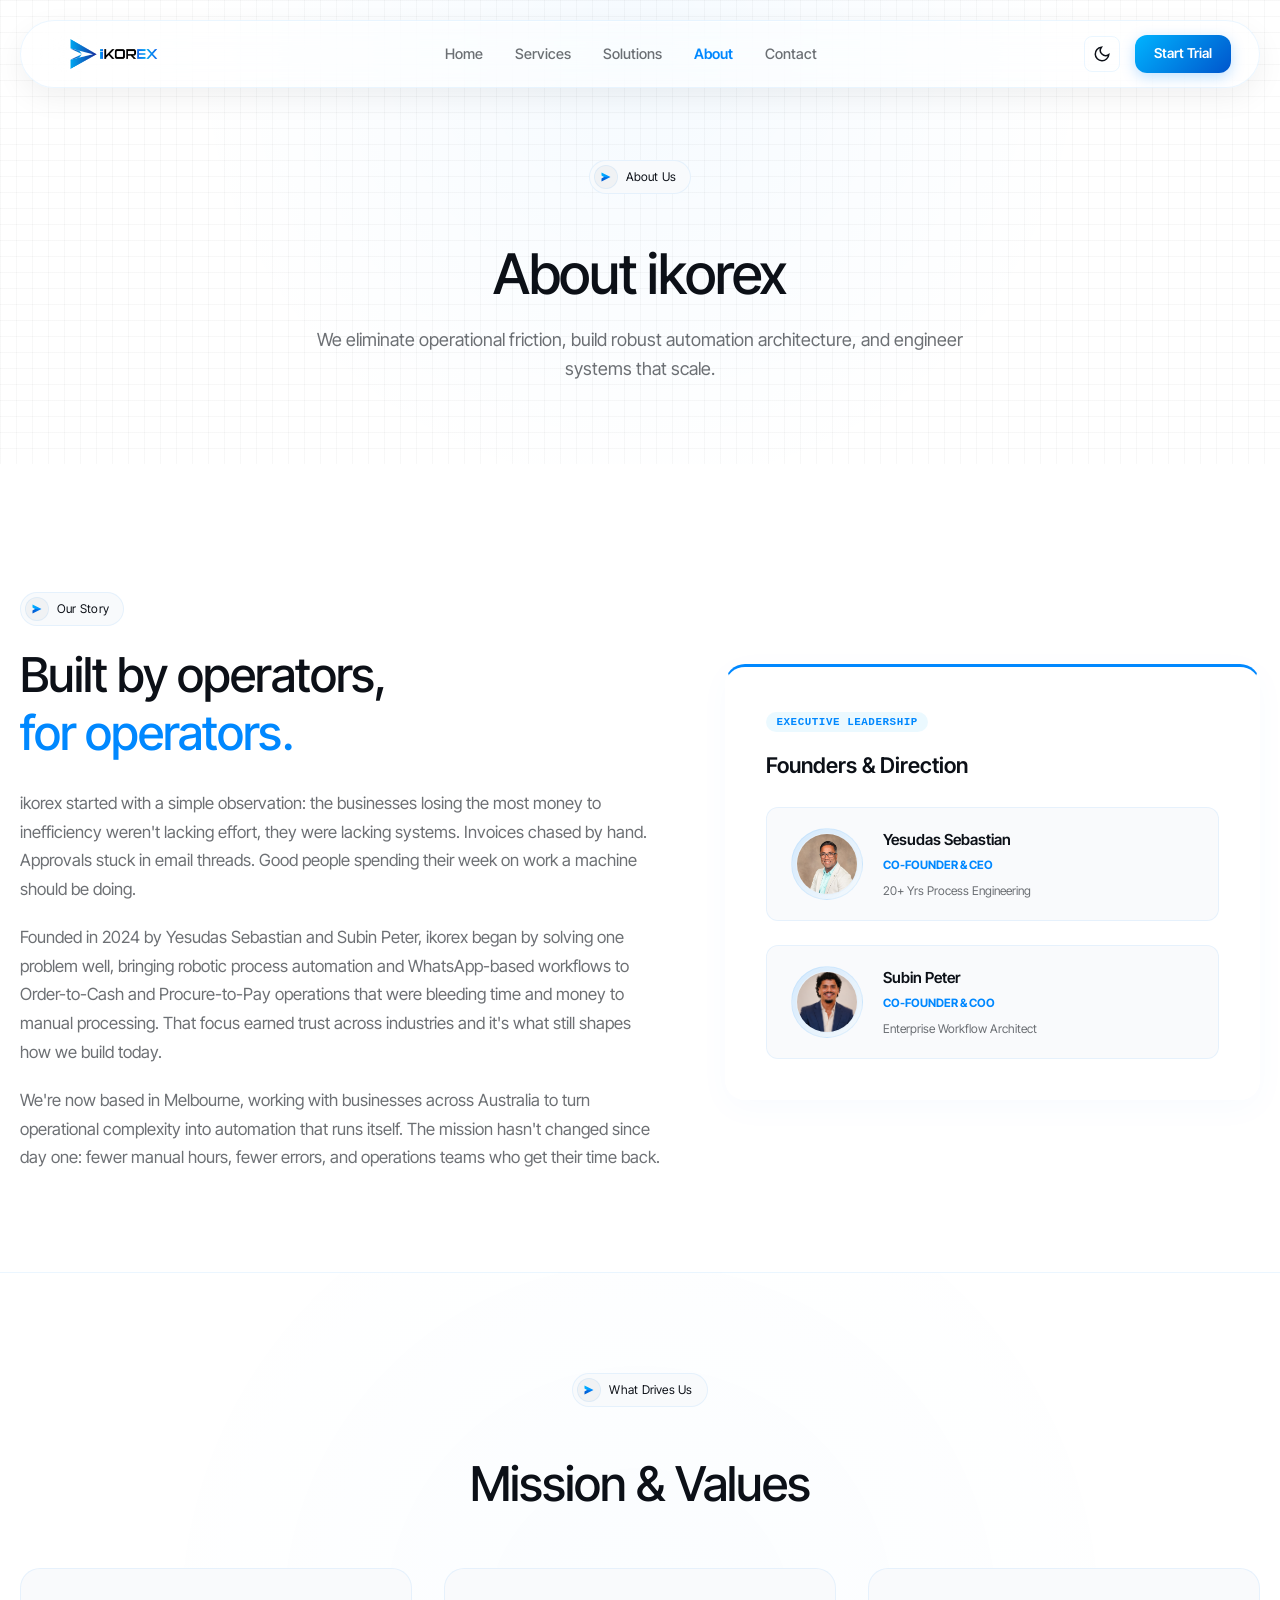
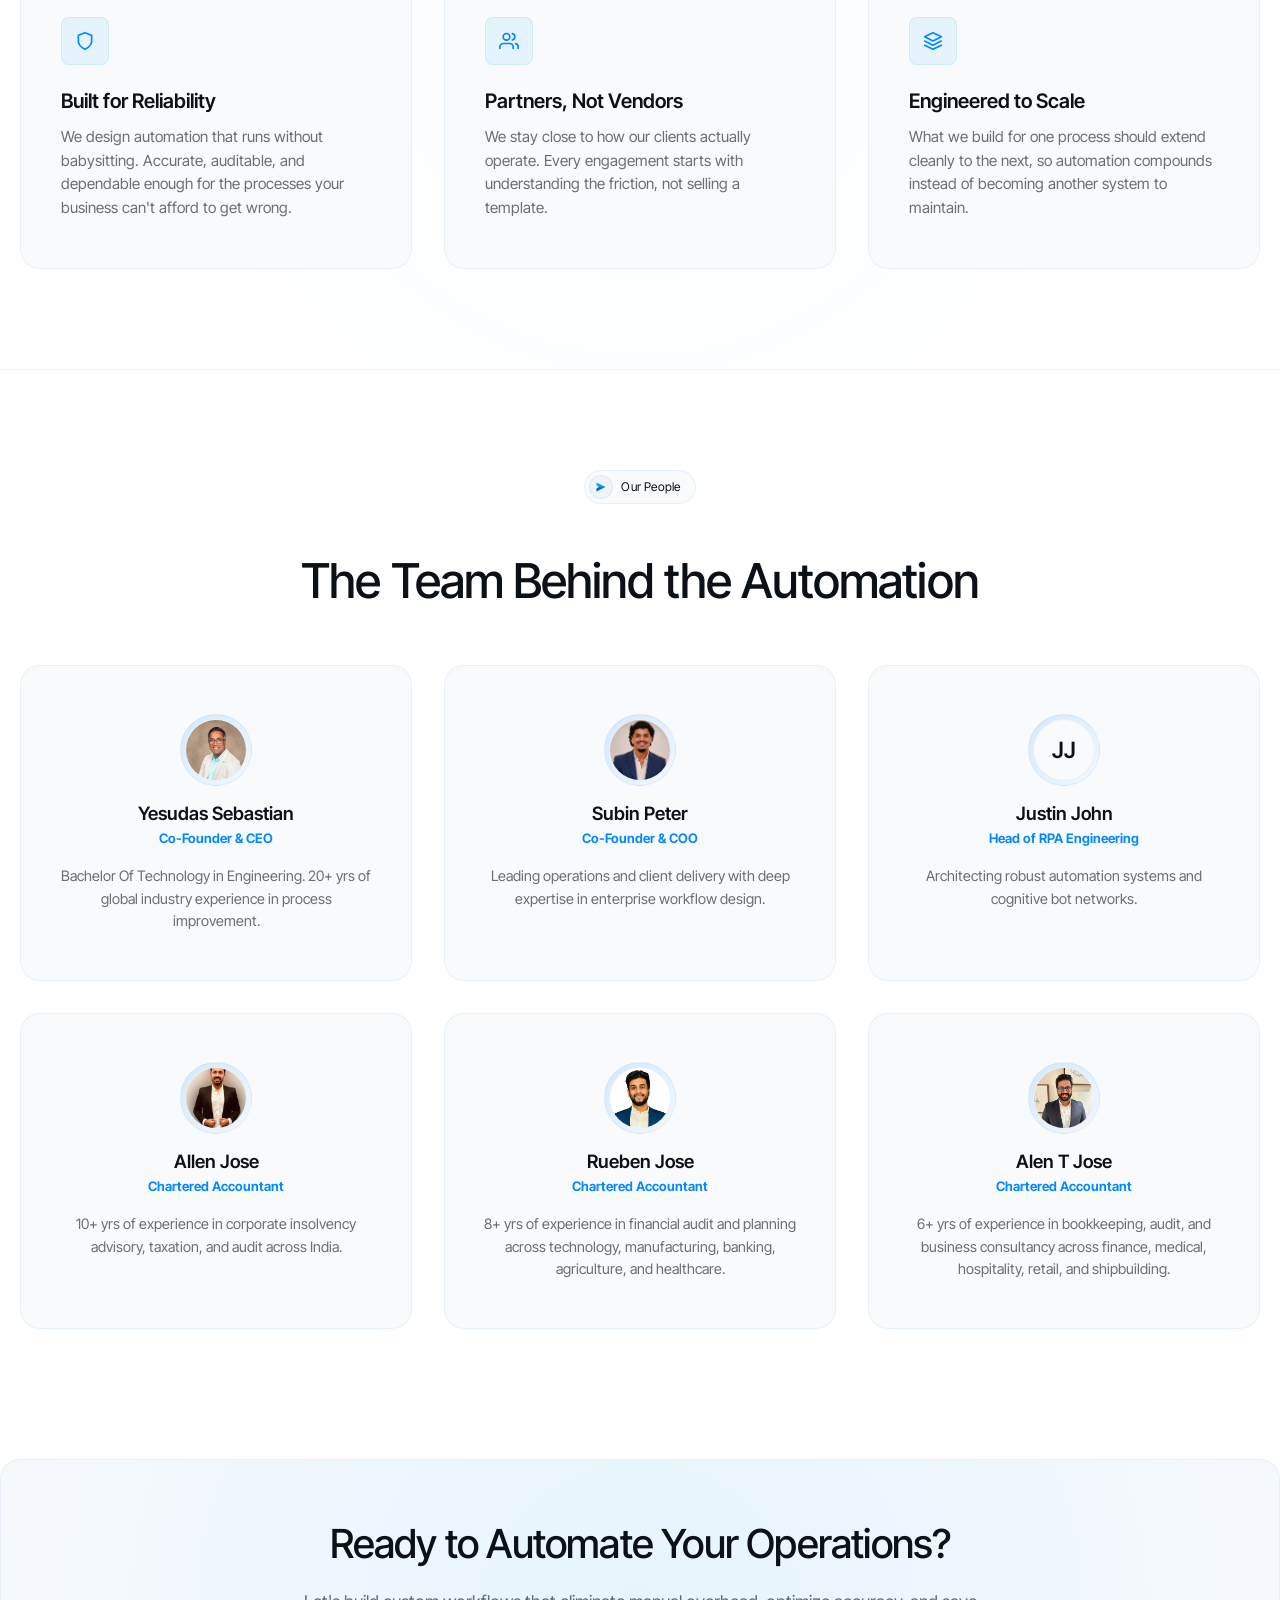
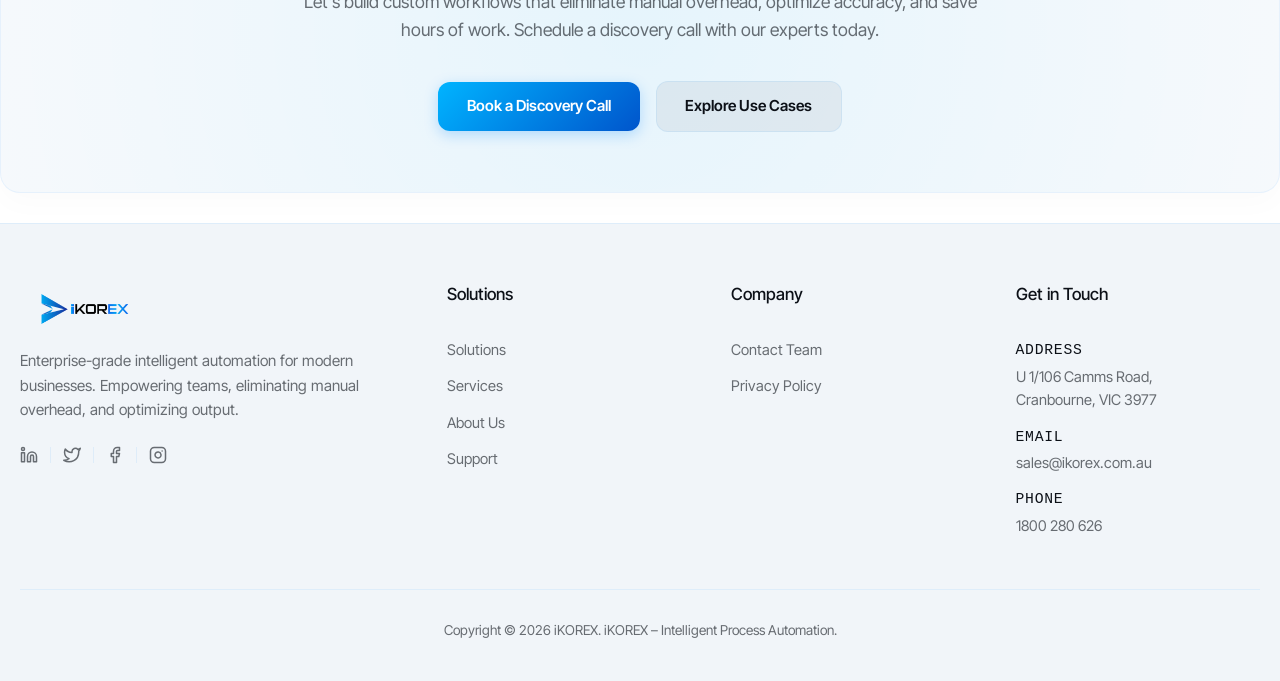
==== about.html @ c58d00dd "Initial commit" ====
<!DOCTYPE html>
<html lang="en">

<head>
  <meta charset="UTF-8">
  <meta name="viewport" content="width=device-width, initial-scale=1.0">
  <title>iKOREX | About Us</title>
  <meta name="description"
    content="Discover ikorex's mission, values, and the expert engineering and accounting team building next-generation operational automation in Melbourne.">

  <!-- Inter Tight & Google Fonts -->
  <link rel="preconnect" href="https://fonts.googleapis.com">
  <link rel="preconnect" href="https://fonts.gstatic.com" crossorigin>
  <link
    href="https://fonts.googleapis.com/css2?family=Inter+Tight:ital,wght@0,100..900;1,100..900&family=IBM+Plex+Mono:wght@300;400;500;600;700&display=swap"
    rel="stylesheet">

  <!-- Global Stylesheet -->
  <link rel="stylesheet" href="style.css">
</head>

<body class="antialiased">

  <!-- Navigation Bar -->
  <header class="navbar">
    <div class="navbar-container">
      <a href="index.html" class="logo">
        <img class="logo-img" src="logo.png" alt="iKOREX Logo">
      </a>

      <!-- Nav Links -->
      <nav class="nav-links">
        <a href="index.html#hero">Home</a>
        <a href="services.html">Services</a>
        <a href="solutions.html">Solutions</a>
        <a href="about.html" class="active">About</a>
        <a href="contact.html">Contact</a>
        <div class="mobile-cta">
          <a href="index.html#get-started" class="btn btn-primary btn-sm">Start Trial</a>
        </div>
      </nav>

      <!-- Right CTA & Theme Toggle -->
      <div class="nav-cta">
        <button class="theme-toggle-btn" id="themeToggleBtn" aria-label="Toggle theme">
          <svg class="sun-icon" viewBox="0 0 24 24" width="18" height="18" fill="none" stroke="currentColor"
            stroke-width="2">
            <circle cx="12" cy="12" r="5"></circle>
            <line x1="12" y1="1" x2="12" y2="3"></line>
            <line x1="12" y1="21" x2="12" y2="23"></line>
            <line x1="4.22" y1="4.22" x2="5.64" y2="5.64"></line>
            <line x1="18.36" y1="18.36" x2="19.78" y2="19.78"></line>
            <line x1="1" y1="12" x2="3" y2="12"></line>
            <line x1="21" y1="12" x2="23" y2="12"></line>
            <line x1="4.22" y1="19.78" x2="5.64" y2="18.36"></line>
            <line x1="18.36" y1="5.64" x2="19.78" y2="4.22"></line>
          </svg>
          <svg class="moon-icon" viewBox="0 0 24 24" width="18" height="18" fill="none" stroke="currentColor"
            stroke-width="2">
            <path d="M21 12.79A9 9 0 1 1 11.21 3 7 7 0 0 0 21 12.79z"></path>
          </svg>
        </button>
        <a href="index.html#get-started" class="btn btn-primary btn-sm">Start Trial</a>
      </div>

      <!-- Mobile menu trigger -->
      <button class="mobile-menu-btn" aria-label="Toggle menu" id="mobileMenuBtn">
        <svg viewBox="0 0 24 24" width="24" height="24" fill="none" stroke="currentColor" stroke-width="2">
          <line x1="3" y1="12" x2="21" y2="12"></line>
          <line x1="3" y1="6" x2="21" y2="6"></line>
          <line x1="3" y1="18" x2="21" y2="18"></line>
        </svg>
      </button>
    </div>
  </header>

  <!-- Section 1: Intro Page Header -->
  <section class="about-hero-section"
    style="padding: 160px 20px 80px 20px; text-align: center; position: relative; overflow: hidden; background: radial-gradient(circle at 50% 10%, rgba(0, 136, 255, 0.04) 0%, transparent 60%);">
    <div class="grid-overlay"></div>
    <div class="section-container" style="position: relative; z-index: 2;">
      <!-- Custom Badge -->
      <div style="margin-bottom: 24px;">
        <div class="custom-badge">
          <span class="badge-icon-wrapper">
            <svg viewBox="0 0 24 24" fill="none" class="badge-svg">
              <defs>
                <linearGradient id="logo-icon-grad-top-about" x1="3" y1="3" x2="21" y2="12"
                  gradientUnits="userSpaceOnUse">
                  <stop offset="0%" stop-color="#00b4ff" />
                  <stop offset="100%" stop-color="#0088ff" />
                </linearGradient>
                <linearGradient id="logo-icon-grad-bottom-about" x1="3" y1="21" x2="21" y2="12"
                  gradientUnits="userSpaceOnUse">
                  <stop offset="0%" stop-color="#0055cc" />
                  <stop offset="100%" stop-color="#0088ff" />
                </linearGradient>
              </defs>
              <path d="M3 3 L21 12 L8 12 L3 9 Z" fill="url(#logo-icon-grad-top-about)" />
              <path d="M3 21 L21 12 L8 12 L3 15 Z" fill="url(#logo-icon-grad-bottom-about)" />
            </svg>
          </span>
          <span class="badge-text">About Us</span>
        </div>
      </div>
      <h1 class="section-title"
        style="margin: 0 auto 20px auto; font-size: 3.5rem; line-height: 1.15; max-width: 900px;">About ikorex</h1>
      <p class="section-subtitle" style="max-width: 680px; margin: 0 auto; font-size: 1.125rem; line-height: 1.6;">
        We eliminate operational friction, build robust automation architecture, and engineer systems that scale.
      </p>
    </div>
  </section>

  <!-- Section 2: Our Story (2-Column Layout) -->
  <section class="story-section" style="padding: 80px 20px 100px 20px;">
    <div class="section-container story-split-grid">
      <!-- Left Column: Story text -->
      <div>
        <div class="custom-badge" style="margin-bottom: 20px;">
          <span class="badge-icon-wrapper">
            <svg viewBox="0 0 24 24" fill="none" class="badge-svg">
              <path d="M3 3 L21 12 L8 12 L3 9 Z" fill="url(#logo-icon-grad-top-about)" />
              <path d="M3 21 L21 12 L8 12 L3 15 Z" fill="url(#logo-icon-grad-bottom-about)" />
            </svg>
          </span>
          <span class="badge-text">Our Story</span>
        </div>
        <h2 class="section-title" style="margin-bottom: 28px; text-align: left; font-size: 3rem; line-height: 1.2;">
          Built by operators,<br><span class="highlight-blue">for operators.</span>
        </h2>
        <p style="font-size: 1.05rem; line-height: 1.7; color: var(--text-muted); margin-bottom: 20px;">
          ikorex started with a simple observation: the businesses losing the most money to inefficiency weren't lacking
          effort, they were lacking systems. Invoices chased by hand. Approvals stuck in email threads. Good people
          spending their week on work a machine should be doing.
        </p>
        <p style="font-size: 1.05rem; line-height: 1.7; color: var(--text-muted); margin-bottom: 20px;">
          Founded in 2024 by Yesudas Sebastian and Subin Peter, ikorex began by solving one problem well, bringing
          robotic process automation and WhatsApp-based workflows to Order-to-Cash and Procure-to-Pay operations that
          were bleeding time and money to manual processing. That focus earned trust across industries and it's what
          still shapes how we build today.
        </p>
        <p style="font-size: 1.05rem; line-height: 1.7; color: var(--text-muted); margin-bottom: 0;">
          We're now based in Melbourne, working with businesses across Australia to turn operational complexity into
          automation that runs itself. The mission hasn't changed since day one: fewer manual hours, fewer errors, and
          operations teams who get their time back.
        </p>
      </div>

      <!-- Right Column: Founders card widget -->
      <div class="founders-widget-card">
        <div style="margin-bottom: 20px;">
          <span class="status-badge success"
            style="font-size: 0.68rem; font-weight: 700; letter-spacing: 0.05em; padding: 4px 10px; border-radius: 50px; background-color: var(--accent-blue-glow); color: var(--accent-orange); text-transform: uppercase;">
            Executive Leadership
          </span>
        </div>
        <h3 class="founders-widget-title">Founders & Direction</h3>
        <div class="founders-list">
          <!-- Founder 1 -->
          <div class="founder-row-item">
            <div class="avatar-ring-wrapper">
              <div class="avatar-circle-inner" style="overflow: hidden; padding: 0;">
                <img src="assets/images/Team/yesudas_sebastian.jpg" alt="Yesudas Sebastian"
                  style="width: 100%; height: 100%; object-fit: cover;">
              </div>
            </div>
            <div class="founder-info">
              <div class="founder-name">Yesudas Sebastian</div>
              <div class="founder-role">Co-Founder & CEO</div>
              <div class="founder-desc-meta">20+ Yrs Process Engineering</div>
            </div>
          </div>
          <!-- Founder 2 -->
          <div class="founder-row-item">
            <div class="avatar-ring-wrapper">
              <div class="avatar-circle-inner" style="overflow: hidden; padding: 0;">
                <img src="assets/images/Team/subin_peter.png" alt="Subin Peter"
                  style="width: 100%; height: 100%; object-fit: cover;">
              </div>
            </div>
            <div class="founder-info">
              <div class="founder-name">Subin Peter</div>
              <div class="founder-role">Co-Founder & COO</div>
              <div class="founder-desc-meta">Enterprise Workflow Architect</div>
            </div>
          </div>
        </div>
      </div>
    </div>
  </section>

  <!-- Section 3: Mission & Values -->
  <section class="values-section"
    style="padding: 100px 20px; background: radial-gradient(circle at 50% 50%, rgba(0, 136, 255, 0.02) 0%, transparent 70%); border-top: 1px solid var(--border-color); border-bottom: 1px solid var(--border-color);">
    <div class="section-container">
      <div style="text-align: center; margin-bottom: 24px;">
        <div class="custom-badge">
          <span class="badge-icon-wrapper">
            <svg viewBox="0 0 24 24" fill="none" class="badge-svg">
              <path d="M3 3 L21 12 L8 12 L3 9 Z" fill="url(#logo-icon-grad-top-about)" />
              <path d="M3 21 L21 12 L8 12 L3 15 Z" fill="url(#logo-icon-grad-bottom-about)" />
            </svg>
          </span>
          <span class="badge-text">What Drives Us</span>
        </div>
      </div>
      <h2 class="section-title" style="text-align: center; margin: 0 auto 56px auto; font-size: 3rem; line-height: 1.2;">
        Mission & Values</h2>

      <div class="values-grid">
        <!-- Value 1 -->
        <div class="premium-value-card">
          <div class="value-icon-box">
            <!-- Shield icon -->
            <svg viewBox="0 0 24 24" width="20" height="20" fill="none" stroke="currentColor" stroke-width="2"
              stroke-linecap="round" stroke-linejoin="round">
              <path d="M12 22s8-4 8-10V5l-8-3-8 3v7c0 6 8 10 8 10z"></path>
            </svg>
          </div>
          <h3 class="value-card-title">Built for Reliability</h3>
          <p class="value-card-desc">We design automation that runs without babysitting. Accurate, auditable, and
            dependable enough for the processes your business can't afford to get wrong.</p>
        </div>

        <!-- Value 2 -->
        <div class="premium-value-card">
          <div class="value-icon-box">
            <!-- People icon -->
            <svg viewBox="0 0 24 24" width="20" height="20" fill="none" stroke="currentColor" stroke-width="2"
              stroke-linecap="round" stroke-linejoin="round">
              <path d="M17 21v-2a4 4 0 0 0-4-4H5a4 4 0 0 0-4 4v2"></path>
              <circle cx="9" cy="7" r="4"></circle>
              <path d="M23 21v-2a4 4 0 0 0-3-3.87"></path>
              <path d="M16 3.13a4 4 0 0 1 0 7.75"></path>
            </svg>
          </div>
          <h3 class="value-card-title">Partners, Not Vendors</h3>
          <p class="value-card-desc">We stay close to how our clients actually operate. Every engagement starts with
            understanding the friction, not selling a template.</p>
        </div>

        <!-- Value 3 -->
        <div class="premium-value-card">
          <div class="value-icon-box">
            <!-- Layers icon -->
            <svg viewBox="0 0 24 24" width="20" height="20" fill="none" stroke="currentColor" stroke-width="2"
              stroke-linecap="round" stroke-linejoin="round">
              <polygon points="12 2 2 7 12 12 22 7 12 2"></polygon>
              <polyline points="2 17 12 22 22 17"></polyline>
              <polyline points="2 12 12 17 22 12"></polyline>
            </svg>
          </div>
          <h3 class="value-card-title">Engineered to Scale</h3>
          <p class="value-card-desc">What we build for one process should extend cleanly to the next, so automation
            compounds instead of becoming another system to maintain.</p>
        </div>
      </div>
    </div>
  </section>

  <!-- Section 4: Team Section -->
  <section class="team-section" style="padding: 100px 20px 120px 20px;">
    <div class="section-container">
      <div style="text-align: center; margin-bottom: 24px;">
        <div class="custom-badge">
          <span class="badge-icon-wrapper">
            <svg viewBox="0 0 24 24" fill="none" class="badge-svg">
              <path d="M3 3 L21 12 L8 12 L3 9 Z" fill="url(#logo-icon-grad-top-about)" />
              <path d="M3 21 L21 12 L8 12 L3 15 Z" fill="url(#logo-icon-grad-bottom-about)" />
            </svg>
          </span>
          <span class="badge-text">Our People</span>
        </div>
      </div>
      <h2 class="section-title" style="text-align: center; margin: 0 auto 56px auto; font-size: 3rem; line-height: 1.2;">The
        Team Behind the Automation</h2>

      <div class="team-section-grid">
        <!-- Team Profile 1 -->
        <div class="premium-team-card">
          <div class="avatar-ring-wrapper">
            <div class="avatar-circle-inner" style="overflow: hidden; padding: 0;">
              <img src="assets/images/Team/yesudas_sebastian.jpg" alt="Yesudas Sebastian"
                style="width: 100%; height: 100%; object-fit: cover;">
            </div>
          </div>
          <h3 class="team-profile-name">Yesudas Sebastian</h3>
          <div class="team-profile-role">Co-Founder & CEO</div>
          <p class="team-profile-bio">Bachelor Of Technology in Engineering. 20+ yrs of global industry experience in
            process improvement.</p>
        </div>

        <!-- Team Profile 2 -->
        <div class="premium-team-card">
          <div class="avatar-ring-wrapper">
            <div class="avatar-circle-inner" style="overflow: hidden; padding: 0;">
              <img src="assets/images/Team/subin_peter.png" alt="Subin Peter"
                style="width: 100%; height: 100%; object-fit: cover;">
            </div>
          </div>
          <h3 class="team-profile-name">Subin Peter</h3>
          <div class="team-profile-role">Co-Founder & COO</div>
          <p class="team-profile-bio">Leading operations and client delivery with deep expertise in enterprise workflow
            design.</p>
        </div>

        <!-- Team Profile 3 -->
        <div class="premium-team-card">
          <div class="avatar-ring-wrapper">
            <div class="avatar-circle-inner">JJ</div>
          </div>
          <h3 class="team-profile-name">Justin John</h3>
          <div class="team-profile-role">Head of RPA Engineering</div>
          <p class="team-profile-bio">Architecting robust automation systems and cognitive bot networks.</p>
        </div>

        <!-- Team Profile 4 -->
        <div class="premium-team-card">
          <div class="avatar-ring-wrapper">
            <div class="avatar-circle-inner" style="overflow: hidden; padding: 0;">
              <img src="assets/images/Team/team_2.jpg" alt="Allen Jose"
                style="width: 100%; height: 100%; object-fit: cover;">
            </div>
          </div>
          <h3 class="team-profile-name">Allen Jose</h3>
          <div class="team-profile-role">Chartered Accountant</div>
          <p class="team-profile-bio">10+ yrs of experience in corporate insolvency advisory, taxation, and audit across
            India.</p>
        </div>

        <!-- Team Profile 5 -->
        <div class="premium-team-card">
          <div class="avatar-ring-wrapper">
            <div class="avatar-circle-inner" style="overflow: hidden; padding: 0;">
              <img src="assets/images/Team/team_3.jpg" alt="Rueben Jose"
                style="width: 100%; height: 100%; object-fit: cover;">
            </div>
          </div>
          <h3 class="team-profile-name">Rueben Jose</h3>
          <div class="team-profile-role">Chartered Accountant</div>
          <p class="team-profile-bio">8+ yrs of experience in financial audit and planning across technology,
            manufacturing, banking, agriculture, and healthcare.</p>
        </div>

        <!-- Team Profile 6 -->
        <div class="premium-team-card">
          <div class="avatar-ring-wrapper">
            <div class="avatar-circle-inner" style="overflow: hidden; padding: 0;">
              <img src="assets/images/Team/team_1.jpg" alt="Alen T Jose"
                style="width: 100%; height: 100%; object-fit: cover;">
            </div>
          </div>
          <h3 class="team-profile-name">Alen T Jose</h3>
          <div class="team-profile-role">Chartered Accountant</div>
          <p class="team-profile-bio">6+ yrs of experience in bookkeeping, audit, and business consultancy across
            finance, medical, hospitality, retail, and shipbuilding.</p>
        </div>
      </div>
    </div>
  </section>

  <!-- CTA Section -->
  <section class="cta-section" id="get-started">
    <div class="section-container">
      <div class="cta-card">
        <div class="cta-glow"></div>
        <div class="cta-content">
          <h2 class="cta-title">Ready to Automate Your Operations?</h2>
          <p class="cta-description">Let's build custom workflows that eliminate manual overhead, optimize accuracy, and
            save hours of work. Schedule a discovery call with our experts today.</p>
          <div class="cta-actions">
            <a href="contact.html" class="btn btn-primary">Book a Discovery Call</a>
            <a href="solutions.html" class="btn btn-secondary">Explore Use Cases</a>
          </div>
        </div>
      </div>
    </div>
  </section>

  <!-- Footer -->
  <footer class="footer" id="contact">
    <div class="section-container footer-grid">
      <div class="footer-brand">
        <a href="index.html" class="logo">
          <img class="logo-img" src="logo.png" alt="iKOREX Logo">
        </a>
        <p class="brand-desc">Enterprise-grade intelligent automation for modern businesses. Empowering teams,
          eliminating manual overhead, and optimizing output.</p>
        <div class="footer-socials">
          <a href="#" class="social-link" aria-label="LinkedIn">
            <svg viewBox="0 0 24 24" width="18" height="18" fill="none" stroke="currentColor" stroke-width="2"
              stroke-linecap="round" stroke-linejoin="round">
              <path d="M16 8a6 6 0 0 1 6 6v7h-4v-7a2 2 0 0 0-2-2 2 2 0 0 0-2 2v7h-4v-7a6 6 0 0 1 6-6z"></path>
              <rect x="2" y="9" width="4" height="12"></rect>
              <circle cx="4" cy="4" r="2"></circle>
            </svg>
          </a>
          <div class="social-divider"></div>
          <a href="#" class="social-link" aria-label="Twitter">
            <svg viewBox="0 0 24 24" width="18" height="18" fill="none" stroke="currentColor" stroke-width="2"
              stroke-linecap="round" stroke-linejoin="round">
              <path
                d="M23 3a10.9 10.9 0 0 1-3.14 1.53 4.48 4.48 0 0 0-7.86 3v1A10.66 10.66 0 0 1 3 4s-4 9 5 13a11.64 11.64 0 0 1-7 2c9 5 20 0 20-11.5a4.5 4.5 0 0 0-.08-.83A7.72 7.72 0 0 0 23 3z">
              </path>
            </svg>
          </a>
          <div class="social-divider"></div>
          <a href="#" class="social-link" aria-label="Facebook">
            <svg viewBox="0 0 24 24" width="18" height="18" fill="none" stroke="currentColor" stroke-width="2"
              stroke-linecap="round" stroke-linejoin="round">
              <path d="M18 2h-3a5 5 0 0 0-5 5v3H7v4h3v8h4v-8h3l1-4h-4V7a1 1 0 0 1 1-1h3z"></path>
            </svg>
          </a>
          <div class="social-divider"></div>
          <a href="#" class="social-link" aria-label="Instagram">
            <svg viewBox="0 0 24 24" width="18" height="18" fill="none" stroke="currentColor" stroke-width="2"
              stroke-linecap="round" stroke-linejoin="round">
              <rect x="2" y="2" width="20" height="20" rx="5" ry="5"></rect>
              <path d="M16 11.37A4 4 0 1 1 12.63 8 4 4 0 0 1 16 11.37z"></path>
              <line x1="17.5" y1="6.5" x2="17.51" y2="6.5"></line>
            </svg>
          </a>
        </div>
      </div>
      <div class="footer-links">
        <div class="link-group">
          <h4>Solutions</h4>
          <a href="solutions.html">Solutions</a>
          <a href="services.html">Services</a>
          <a href="about.html">About Us</a>
          <a href="contact.html">Support</a>
        </div>
        <div class="link-group">
          <h4>Company</h4>
          <a href="contact.html">Contact Team</a>
          <a href="#">Privacy Policy</a>
        </div>
        <div class="link-group">
          <h4>Get in Touch</h4>
          <div class="contact-item">
            <span class="footer-label">Address</span>
            <span>U 1/106 Camms Road,<br>Cranbourne, VIC 3977</span>
          </div>
          <div class="contact-item">
            <span class="footer-label">Email</span>
            <a href="mailto:sales@ikorex.com.au">sales@ikorex.com.au</a>
          </div>
          <div class="contact-item">
            <span class="footer-label">Phone</span>
            <a href="tel:1800280626">1800 280 626</a>
          </div>
        </div>
      </div>
    </div>
    <div class="footer-bottom section-container">
      <p>Copyright &copy; 2026 iKOREX. iKOREX &ndash; Intelligent Process Automation.</p>
    </div>
  </footer>

  <!-- Theme and Custom JavaScript -->
  <script src="main.js"></script>
</body>

</html>
---- style.css ----
/* Modern Premium Styling - ElevenLabs Aesthetic */

:root {
  /* Color Palette */
  --bg-primary: #ffffff;
  --bg-secondary: #f8fafc;
  --bg-card: rgba(248, 250, 252, 0.85);
  --bg-navbar: rgba(255, 255, 255, 0.55);
  --bg-footer: #f1f5f9;
  --border-color: rgba(0, 136, 255, 0.08);
  --border-color-hover: rgba(0, 136, 255, 0.18);
  
  --text-main: #0c1017;
  --text-muted: rgba(12, 16, 23, 0.60);
  
  /* Accent Colors */
  --accent-orange: #0088ff;
  --accent-orange-hover: #0066ee;
  --accent-blue: #00b4ff;
  --accent-blue-glow: rgba(0, 180, 255, 0.08);
  --accent-green: #10b981;
  --accent-green-bg: rgba(16, 185, 129, 0.05);
  --accent-red: #ef4444;
  --accent-red-bg: rgba(239, 68, 68, 0.05);
  
  --bg-console-row: rgba(12, 16, 23, 0.02);
  --border-console-row: rgba(12, 16, 23, 0.04);
  --btn-sec-bg: rgba(12, 16, 23, 0.05);

  /* Brand Gradient */
  --brand-grad: linear-gradient(135deg, #00b4ff 0%, #0055cc 100%);

  /* Fonts */
  --font-sans: "Inter Tight", ui-sans-serif, system-ui, sans-serif, "Apple Color Emoji", "Segoe UI Emoji", "Segoe UI Symbol", "Noto Color Emoji";
  --font-mono: ui-monospace, SFMono-Regular, Menlo, Monaco, Consolas, "Liberation Mono", "Courier New", monospace;
  
  /* Sizing and Offsets */
  --nav-height: 80px;
  --max-width: 1290px;
  --radius-lg: 20px;
  --radius-md: 12px;
  --radius-sm: 8px;

  /* Typography System */
  --text-heading-1: 4.25rem;
  --text-heading-1--line-height: 110%;
  --text-heading-2: 3.25rem;
  --text-heading-2--line-height: 120%;
  --text-heading-3: 2.5rem;
  --text-heading-3--line-height: 120%;
  --text-heading-4: 2rem;
  --text-heading-4--line-height: 130%;
  --text-heading-5: 1.5rem;
  --text-heading-5--line-height: 140%;
  --text-heading-6: 1.25rem;
  --text-heading-6--line-height: 140%;
  --text-tagline-1: 1rem;
  --text-tagline-1--line-height: 150%;
  --text-tagline-2: .875rem;
  --text-tagline-2--line-height: 150%;
  --text-tagline-3: .75rem;
  --text-tagline-3--line-height: 150%;
  --text-tagline-new: 1.125rem;
  --text-tagline-new--line-height: 150%;
}

body.dark-theme {
  --bg-primary: #06080c;
  --bg-secondary: #0b0e14;
  --bg-card: rgba(15, 22, 36, 0.60);
  --bg-navbar: rgba(6, 8, 12, 0.55);
  --bg-footer: #030508;
  --border-color: rgba(255, 255, 255, 0.06);
  --border-color-hover: rgba(255, 255, 255, 0.15);
  
  --text-main: #fcfcfd;
  --text-muted: rgba(252, 252, 253, 0.60);
  
  --accent-orange: #0088ff;
  --accent-orange-hover: #0066ee;
  --accent-blue: #00b4ff;
  --accent-blue-glow: rgba(0, 180, 255, 0.15);
  --accent-green-bg: rgba(16, 185, 129, 0.08);
  --accent-red-bg: rgba(239, 68, 68, 0.08);
 
  --bg-console-row: rgba(255, 255, 255, 0.02);
  --border-console-row: rgba(255, 255, 255, 0.03);
  --btn-sec-bg: rgba(255, 255, 255, 0.05);
  --brand-grad: linear-gradient(135deg, #00b4ff 0%, #0055cc 100%);
}

/* Reset and Base Styles */
* {
  box-sizing: border-box;
  margin: 0;
  padding: 0;
  scroll-behavior: smooth;
}

body {
  background-color: var(--bg-primary);
  color: var(--text-main);
  font-family: var(--font-sans);
  line-height: 1.6;
  overflow-x: hidden;
  -webkit-font-smoothing: antialiased;
}

/* Typography Utilities */
h1, .h1 {
  font-size: var(--text-heading-1);
  line-height: var(--text-heading-1--line-height);
  font-weight: 500;
  color: var(--text-main);
}

h2, .h2 {
  font-size: var(--text-heading-2);
  line-height: var(--text-heading-2--line-height);
  font-weight: 400;
  color: var(--text-main);
}

h3, .h3 {
  font-size: var(--text-heading-3);
  line-height: var(--text-heading-3--line-height);
  font-weight: 400;
  color: var(--text-main);
}

h4, .h4 {
  font-size: var(--text-heading-4);
  line-height: var(--text-heading-4--line-height);
  font-weight: 500;
  color: var(--text-main);
}

h5, .h5 {
  font-size: var(--text-heading-5);
  line-height: var(--text-heading-5--line-height);
  font-weight: 500;
  color: var(--text-main);
}

h6, .h6 {
  font-size: var(--text-heading-6);
  line-height: var(--text-heading-6--line-height);
  font-weight: 500;
  color: var(--text-main);
}

.tagline-1 {
  font-size: var(--text-tagline-1);
  line-height: var(--text-tagline-1--line-height);
}

.tagline-2 {
  font-size: var(--text-tagline-2);
  line-height: var(--text-tagline-2--line-height);
}

.tagline-3 {
  font-size: var(--text-tagline-3);
  line-height: var(--text-tagline-3--line-height);
}

.tagline-new {
  font-size: var(--text-tagline-new);
  line-height: var(--text-tagline-new--line-height);
}

a {
  color: inherit;
  text-decoration: none;
}

/* Section Common Styles */
section {
  padding: 100px 20px;
  position: relative;
}

.section-container {
  max-width: var(--max-width);
  margin: 0 auto;
  position: relative;
  z-index: 2;
}

/* Custom Outlined Pill Badges */
.custom-badge {
  display: inline-flex;
  align-items: center;
  gap: 8px;
  border: 1px solid var(--border-color);
  background-color: var(--bg-secondary);
  padding: 4px 14px 4px 4px;
  border-radius: 9999px;
  margin-bottom: 1.5rem;
  transition: border-color 0.25s ease;
}

.custom-badge:hover {
  border-color: var(--border-color-hover);
}

.badge-icon-wrapper {
  background-color: rgba(26, 26, 28, 0.03);
  border: 1px solid var(--border-color);
  display: flex;
  width: 24px;
  height: 24px;
  align-items: center;
  justify-content: center;
  border-radius: 50%;
  transition: all 0.3s ease;
}

body.dark-theme .badge-icon-wrapper {
  background-color: rgba(255, 255, 255, 0.05);
}

.badge-svg {
  width: 12px;
  height: 12px;
}

.badge-text {
  font-family: var(--font-sans);
  font-size: var(--text-tagline-3);
  font-weight: 400;
  color: var(--text-main);
  letter-spacing: 0.02em;
}

.section-title {
  font-size: var(--text-heading-2);
  font-weight: 500;
  line-height: var(--text-heading-2--line-height);
  letter-spacing: -0.02em;
  margin-bottom: 1.5rem;
  max-width: 800px;
}

.section-subtitle {
  font-size: 1.2rem;
  color: var(--text-muted);
  margin-bottom: 3.5rem;
  max-width: 600px;
}

/* Buttons */
.btn {
  display: inline-flex;
  align-items: center;
  justify-content: center;
  padding: 0.8rem 1.8rem;
  font-size: 0.95rem;
  font-weight: 600;
  border-radius: var(--radius-md);
  transition: all 0.25s ease;
  cursor: pointer;
  border: none;
  font-family: var(--font-sans);
}

.btn-primary {
  background: var(--brand-grad);
  color: #fff;
  box-shadow: 0 4px 14px rgba(0, 136, 255, 0.25);
}

.btn-primary:hover {
  filter: brightness(1.15);
  transform: translateY(-2px);
  box-shadow: 0 6px 20px rgba(0, 136, 255, 0.35);
}

.btn-secondary {
  background-color: var(--btn-sec-bg);
  color: var(--text-main);
  border: 1px solid var(--border-color);
}

.btn-secondary:hover {
  background-color: rgba(12, 16, 23, 0.08);
  border-color: var(--border-color-hover);
}
body.dark-theme .btn-secondary:hover {
  background-color: rgba(255, 255, 255, 0.08);
}

.btn-outline {
  background-color: transparent;
  color: var(--text-main);
  border: 1px solid var(--border-color);
}

.btn-outline:hover {
  background-color: var(--btn-sec-bg);
  border-color: var(--border-color-hover);
}

.btn-orange {
  background: var(--brand-grad);
  color: #fff;
  box-shadow: 0 4px 14px rgba(0, 136, 255, 0.20);
}

.btn-orange:hover {
  filter: brightness(1.15);
  transform: translateY(-2px);
}

.btn-sm {
  padding: 0.5rem 1.2rem;
  font-size: 0.85rem;
}

.btn-large {
  padding: 1rem 2.5rem;
  font-size: 1.05rem;
}

/* Header & Navbar */
.navbar {
  position: fixed;
  top: 20px;
  left: 50%;
  transform: translateX(-50%);
  width: calc(100% - 40px);
  max-width: var(--max-width);
  height: 68px;
  background-color: var(--bg-navbar);
  backdrop-filter: blur(24px) saturate(180%);
  -webkit-backdrop-filter: blur(24px) saturate(180%);
  border: 1px solid var(--border-color);
  border-radius: 9999px;
  z-index: 1000;
  display: flex;
  align-items: center;
  box-shadow: 0 10px 30px rgba(0, 0, 0, 0.06), inset 0 1px 0 rgba(255, 255, 255, 0.60);
  transition: all 0.3s ease;
}

body.dark-theme .navbar {
  box-shadow: 0 10px 30px rgba(0, 0, 0, 0.15), inset 0 1px 0 rgba(255, 255, 255, 0.05);
}

.navbar-container {
  width: 100%;
  max-width: var(--max-width);
  margin: 0 auto;
  padding: 0 28px;
  display: flex;
  align-items: center;
  justify-content: space-between;
}

.logo {
  display: flex;
  align-items: center;
}

.logo-img {
  height: 130px; /* Scaled up further to make it highly prominent and visible */
  width: auto;
  display: block;
  margin: -40px 0; /* Pull boundaries to center the enlarged logo within the navbar */
  transition: filter 0.3s ease;
  filter: none;
  mix-blend-mode: multiply;
}

body.dark-theme .logo-img {
  filter: invert(1) hue-rotate(180deg) brightness(1.2) contrast(1.1);
  mix-blend-mode: screen;
}

.nav-links {
  display: flex;
  align-items: center;
  gap: 2rem;
}

.nav-links a {
  font-size: 0.9rem;
  color: var(--text-muted);
  font-weight: 500;
  transition: color 0.25s ease;
  position: relative;
}

.nav-links a:hover {
  color: var(--text-main);
}

.nav-links a.active {
  color: var(--accent-orange);
  font-weight: 600;
}

.nav-cta {
  display: flex;
  align-items: center;
  gap: 10px;
}

.mobile-cta {
  display: none;
}

/* Theme Toggle Button */
.theme-toggle-btn {
  background: none;
  border: 1px solid var(--border-color);
  color: var(--text-main);
  padding: 8px;
  border-radius: var(--radius-sm);
  cursor: pointer;
  display: flex;
  align-items: center;
  justify-content: center;
  transition: all 0.25s ease;
  outline: none;
  margin-right: 5px;
}

.theme-toggle-btn:hover {
  background-color: rgba(12, 16, 23, 0.04);
  border-color: var(--border-color-hover);
}

body.dark-theme .theme-toggle-btn:hover {
  background-color: rgba(255, 255, 255, 0.05);
}

body:not(.dark-theme) .theme-toggle-btn .sun-icon {
  display: none;
}

body.dark-theme .theme-toggle-btn .moon-icon {
  display: none;
}

/* Mobile Menu Button */
.mobile-menu-btn {
  display: none;
  background: none;
  border: none;
  color: var(--text-main);
  cursor: pointer;
}

/* Hero Section */
.hero-section {
  padding-top: calc(var(--nav-height) + 60px);
  background: radial-gradient(circle at 80% 20%, rgba(59, 130, 246, 0.08) 0%, transparent 50%),
              radial-gradient(circle at 10% 80%, rgba(249, 115, 22, 0.05) 0%, transparent 40%);
}

.hero-grid {
  display: grid;
  grid-template-columns: 1.1fr 0.9fr;
  gap: 60px;
  align-items: center;
}

.hero-title {
  font-size: var(--text-heading-1);
  font-weight: 500;
  line-height: var(--text-heading-1--line-height);
  letter-spacing: -0.03em;
  margin-bottom: 1.5rem;
}

.hero-description {
  font-size: clamp(1rem, 2vw, 1.15rem);
  color: var(--text-muted);
  margin-bottom: 2rem;
  max-width: 580px;
}

.hero-checklist {
  list-style: none;
  margin-bottom: 2.5rem;
  display: flex;
  flex-direction: column;
  gap: 0.8rem;
}

.hero-checklist li {
  display: flex;
  align-items: center;
  gap: 12px;
  font-size: 1.05rem;
}

.check-icon {
  color: var(--accent-blue);
  flex-shrink: 0;
}

.hero-actions {
  display: flex;
  align-items: center;
  gap: 15px;
  flex-wrap: wrap;
}

/* Hero Visual & Automation Console */
.hero-visual {
  position: relative;
  display: flex;
  justify-content: center;
}

.hero-video-container {
  width: 100%;
  max-width: 540px;
  background-color: var(--bg-card);
  border: 1px solid var(--border-color);
  border-radius: var(--radius-lg);
  padding: 10px;
  box-shadow: 0 20px 40px rgba(0, 0, 0, 0.35);
  backdrop-filter: blur(12px);
  -webkit-backdrop-filter: blur(12px);
  position: relative;
  z-index: 3;
  transition: transform 0.4s cubic-bezier(0.16, 1, 0.3, 1), border-color 0.4s ease, box-shadow 0.4s ease;
  overflow: hidden;
}

.hero-video-container:hover {
  transform: translateY(-8px) scale(1.02);
  border-color: var(--accent-blue);
  box-shadow: 0 30px 60px rgba(0, 180, 255, 0.15);
}

.hero-video-element {
  width: 100%;
  height: auto;
  display: block;
  border-radius: calc(var(--radius-lg) - 8px);
  object-fit: cover;
}

.hero-outline-wrapper {
  position: relative;
  width: 100%;
  max-width: 580px;
  display: flex;
  align-items: center;
  justify-content: center;
  z-index: 3;
}

.hero-outline-svg {
  width: 100%;
  height: auto;
  overflow: visible;
}

/* Base Node Colors & Glows */
.diagram-bg-line {
  stroke: var(--border-color);
  stroke-width: 1.5;
}

.diagram-accent-blue {
  stroke: var(--accent-blue);
}

.diagram-accent-blue-glow {
  stroke: var(--accent-blue);
  filter: drop-shadow(0 0 8px rgba(0, 180, 255, 0.6));
}

.diagram-accent-cyan {
  stroke: #0088ff;
}

.diagram-node-fill {
  fill: var(--bg-card);
  stroke: var(--border-color);
}

.diagram-node-fill:hover {
  stroke: var(--accent-blue);
}

.diagram-text {
  font-family: var(--font-sans);
  font-size: 11px;
  fill: var(--text-main);
  font-weight: 500;
}

.diagram-text-muted {
  font-family: var(--font-sans);
  font-size: 10px;
  fill: var(--text-muted);
}

/* Animations */
.anim-flow-line {
  stroke-dasharray: 6, 12;
  animation: flow 20s linear infinite;
}

.anim-flow-fast {
  stroke-dasharray: 4, 8;
  animation: flow 10s linear infinite;
}

@keyframes flow {
  to {
    stroke-dashoffset: -400;
  }
}

.anim-pulse-node {
  animation: svg-pulse 2s infinite ease-in-out;
  transform-origin: center;
}

@keyframes svg-pulse {
  0%, 100% {
    r: 3px;
    opacity: 0.6;
  }
  50% {
    r: 6px;
    opacity: 1;
  }
}

.anim-rotate-clockwise {
  animation: spin-clockwise 25s linear infinite;
  transform-origin: 300px 250px;
}

@keyframes spin-clockwise {
  to {
    transform: rotate(360deg);
  }
}

.anim-rotate-counter {
  animation: spin-counter 18s linear infinite;
  transform-origin: 300px 250px;
}

@keyframes spin-counter {
  to {
    transform: rotate(-360deg);
  }
}

.anim-float-task-1 {
  animation: task-float-1 5s ease-in-out infinite;
}

.anim-float-task-2 {
  animation: task-float-2 6s ease-in-out infinite;
  animation-delay: 1s;
}

.anim-float-task-3 {
  animation: task-float-3 5.5s ease-in-out infinite;
  animation-delay: 2s;
}

@keyframes task-float-1 {
  0%, 100% {
    transform: translateY(0px) translateX(0px) rotate(0deg);
  }
  50% {
    transform: translateY(-6px) translateX(-2px) rotate(1deg);
  }
}

@keyframes task-float-2 {
  0%, 100% {
    transform: translateY(0px) translateX(0px) rotate(0deg);
  }
  50% {
    transform: translateY(-8px) translateX(3px) rotate(-1.5deg);
  }
}

@keyframes task-float-3 {
  0%, 100% {
    transform: translateY(0px) translateX(0px) rotate(0deg);
  }
  50% {
    transform: translateY(-5px) translateX(-3px) rotate(0.8deg);
  }
}

.automation-console-card {
  width: 100%;
  max-width: 460px;
  background-color: var(--bg-card);
  border: 1px solid var(--border-color);
  border-radius: var(--radius-lg);
  padding: 24px;
  box-shadow: 0 20px 40px rgba(0, 0, 0, 0.35);
  backdrop-filter: blur(12px);
  -webkit-backdrop-filter: blur(12px);
  position: relative;
  z-index: 3;
}

.console-header {
  display: flex;
  align-items: center;
  justify-content: space-between;
  border-bottom: 1px solid var(--border-color);
  padding-bottom: 16px;
  margin-bottom: 20px;
}

.console-label {
  font-family: var(--font-mono);
  font-size: 0.75rem;
  letter-spacing: 0.1em;
  color: var(--text-muted);
  font-weight: 700;
}

.header-right {
  display: flex;
  align-items: center;
  gap: 8px;
}

.status-dot {
  width: 8px;
  height: 8px;
  border-radius: 50%;
  background-color: var(--accent-green);
}

.status-dot.pulsing {
  animation: pulse 1.8s infinite;
}

.status-text {
  font-size: 0.75rem;
  color: var(--text-muted);
  font-weight: 500;
}

.console-body {
  display: flex;
  flex-direction: column;
  gap: 12px;
  margin-bottom: 24px;
}

.console-row {
  display: flex;
  align-items: center;
  justify-content: space-between;
  padding: 12px 16px;
  background-color: var(--bg-console-row);
  border: 1px solid var(--border-console-row);
  border-radius: var(--radius-sm);
  transition: all 0.3s ease;
}

.console-row:hover {
  background-color: rgba(12, 16, 23, 0.05);
  border-color: var(--border-color-hover);
}

body.dark-theme .console-row:hover {
  background-color: rgba(255, 255, 255, 0.04);
}

.row-task {
  font-size: 0.9rem;
  font-weight: 550;
  color: var(--text-main);
}

.row-status {
  display: flex;
  align-items: center;
  gap: 10px;
  flex-shrink: 0;
}

.status-timer {
  font-family: var(--font-mono);
  font-size: 0.85rem;
  color: var(--text-muted);
}

.status-badge {
  padding: 2px 8px;
  border-radius: 4px;
  font-family: var(--font-mono);
  font-size: 0.75rem;
  font-weight: 600;
}

.status-badge.success {
  background-color: var(--accent-green-bg);
  color: var(--accent-green);
}

.status-badge.pending {
  background-color: rgba(249, 115, 22, 0.08);
  color: var(--accent-orange);
}

.console-check-icon {
  color: var(--text-muted);
  opacity: 0.3;
  transition: all 0.3s ease;
}

.console-check-icon.active {
  color: var(--accent-green);
  opacity: 1;
}

/* Console Chart */
.console-chart {
  display: flex;
  align-items: flex-end;
  justify-content: space-between;
  height: 60px;
  padding-top: 10px;
  gap: 8px;
}

.chart-bar {
  flex: 1;
  background-color: var(--accent-blue-glow);
  border-radius: 3px 3px 0 0;
  height: 0;
  animation: rise 1s forwards cubic-bezier(0.16, 1, 0.3, 1);
  animation-delay: 0.2s;
  transition: all 0.3s ease;
}

.chart-bar:hover {
  background-color: var(--accent-blue);
  box-shadow: 0 0 12px var(--accent-blue-glow);
}

/* Background Glow */
.glow-effect {
  position: absolute;
  top: 50%;
  left: 50%;
  transform: translate(-50%, -50%);
  width: 80%;
  height: 80%;
  border-radius: 50%;
  z-index: 1;
  filter: blur(100px);
  pointer-events: none;
  opacity: 0.4;
}

.glow-effect.blue {
  background: radial-gradient(circle, var(--accent-blue) 0%, transparent 60%);
}

/* Diagnosis Section */
.diagnosis-grid {
  display: grid;
  grid-template-columns: repeat(3, 1fr);
  gap: 24px;
}

.diagnosis-card {
  background-color: var(--bg-card);
  border: 1px solid var(--border-color);
  border-radius: var(--radius-lg);
  padding: 36px 32px 28px 32px;
  position: relative;
  overflow: hidden;
  display: flex;
  flex-direction: column;
  transition: all 0.4s cubic-bezier(0.16, 1, 0.3, 1);
  min-height: 520px;
}

.card-glow {
  position: absolute;
  top: 0;
  left: 0;
  width: 100%;
  height: 100%;
  background: radial-gradient(800px circle at var(--x, 0px) var(--y, 0px), rgba(12, 16, 23, 0.03), transparent 40%);
  pointer-events: none;
}

body.dark-theme .card-glow {
  background: radial-gradient(800px circle at var(--x, 0px) var(--y, 0px), rgba(255, 255, 255, 0.06), transparent 40%);
}

.diagnosis-card:hover {
  transform: translateY(-5px);
  border-color: var(--border-color-hover);
  box-shadow: 0 10px 30px rgba(12, 16, 23, 0.06);
}

body.dark-theme .diagnosis-card:hover {
  box-shadow: 0 10px 30px rgba(0, 0, 0, 0.35);
}

.card-content {
  flex-shrink: 0;
}

.card-pretitle {
  font-family: var(--font-mono);
  font-size: 0.75rem;
  letter-spacing: 0.1em;
  color: var(--accent-orange);
  font-weight: 600;
  display: block;
  margin-bottom: 1rem;
}

.diagnosis-card:nth-child(2) .card-pretitle {
  color: var(--accent-blue);
}

.diagnosis-card:nth-child(3) .card-pretitle {
  color: #a78bfa;
}

.card-title {
  font-size: 1.25rem;
  font-weight: 500;
  margin-bottom: 1rem;
  line-height: 1.35;
}

.card-body {
  color: var(--text-muted);
  font-size: 0.92rem;
  margin-bottom: 0;
  line-height: 1.55;
}

/* Card Visual Containers */
.card-visual {
  flex-grow: 1;
  display: flex;
  align-items: center;
  justify-content: center;
  margin: 24px 0;
  width: 100%;
  min-height: 180px;
  position: relative;
  border-radius: var(--radius-md);
  background: rgba(12, 16, 23, 0.01);
  border: 1px dashed rgba(12, 16, 23, 0.06);
  padding: 16px;
  overflow: hidden;
}

body.dark-theme .card-visual {
  background: rgba(255, 255, 255, 0.015);
  border: 1px dashed rgba(255, 255, 255, 0.06);
}

.card-link {
  display: inline-flex;
  align-items: center;
  font-size: 0.9rem;
  font-weight: 600;
  color: var(--text-main);
  transition: gap 0.25s ease;
  margin-top: auto;
  flex-shrink: 0;
}

.card-link .arrow {
  margin-left: 6px;
  transition: transform 0.25s ease;
}

.card-link:hover .arrow {
  transform: translateX(4px);
}

/* --- Visual 1: Flow Tree Container --- */
.flow-tree-container {
  position: relative;
  width: 100%;
  height: 150px;
  display: flex;
  flex-direction: column;
  align-items: center;
  justify-content: space-between;
}

.flow-node-center {
  position: relative;
  width: 40px;
  height: 40px;
  border-radius: 50%;
  background: linear-gradient(135deg, #8b5cf6 0%, #6366f1 100%);
  display: flex;
  align-items: center;
  justify-content: center;
  color: #fff;
  z-index: 10;
  box-shadow: 0 4px 12px rgba(139, 92, 246, 0.35);
}

.pulse-ring {
  position: absolute;
  top: -10%;
  left: -10%;
  width: 120%;
  height: 120%;
  border-radius: 50%;
  border: 2px solid rgba(139, 92, 246, 0.4);
  animation: pulseRing 2.5s cubic-bezier(0.215, 0.610, 0.355, 1) infinite;
  pointer-events: none;
}

@keyframes pulseRing {
  0% { transform: scale(0.95); opacity: 0.8; }
  50% { transform: scale(1.3); opacity: 0.3; }
  100% { transform: scale(1.6); opacity: 0; }
}

.flow-lines {
  position: absolute;
  top: 20px;
  width: 100%;
  height: 90px;
  z-index: 1;
  pointer-events: none;
}

.flow-path {
  stroke: rgba(12, 16, 23, 0.08);
  fill: none;
}

body.dark-theme .flow-path {
  stroke: rgba(255, 255, 255, 0.08);
}

.flow-targets {
  display: flex;
  justify-content: space-around;
  width: 100%;
  z-index: 2;
}

.flow-app-card {
  width: 44px;
  height: 44px;
  border-radius: 12px;
  border: 1px solid var(--border-color);
  background-color: var(--bg-secondary);
  display: flex;
  align-items: center;
  justify-content: center;
  box-shadow: 0 4px 10px rgba(0, 0, 0, 0.1);
  transition: all 0.3s ease;
}

.diagnosis-card:hover .flow-app-card {
  transform: translateY(-2px);
  border-color: var(--border-color-hover);
}

.app-icon {
  width: 20px;
  height: 20px;
}

.sheet-icon, .qb-icon {
  border-radius: 4px;
}

/* --- Visual 2: AI Vision Viewport --- */
.camera-feed-container {
  width: 100%;
  height: 100%;
  display: flex;
  align-items: center;
  justify-content: center;
}

.camera-viewport {
  position: relative;
  width: 100%;
  height: 160px;
  background-color: #05080c;
  border: 1px solid var(--border-color);
  border-radius: 12px;
  overflow: hidden;
}

.grid-overlay {
  position: absolute;
  top: 0;
  left: 0;
  width: 100%;
  height: 100%;
  background-image: 
    linear-gradient(rgba(12, 16, 23, 0.03) 1px, transparent 1px),
    linear-gradient(90deg, rgba(12, 16, 23, 0.03) 1px, transparent 1px);
  background-size: 16px 16px;
  pointer-events: none;
}

body.dark-theme .grid-overlay {
  background-image: 
    linear-gradient(rgba(255, 255, 255, 0.02) 1px, transparent 1px),
    linear-gradient(90deg, rgba(255, 255, 255, 0.02) 1px, transparent 1px);
}

.scanner-line {
  position: absolute;
  left: 0;
  width: 100%;
  height: 2px;
  background: linear-gradient(90deg, transparent, var(--accent-blue), transparent);
  animation: scan 4s linear infinite;
  opacity: 0.5;
  pointer-events: none;
}

@keyframes scan {
  0% { top: 0%; }
  50% { top: 100%; }
  100% { top: 0%; }
}

.viewport-corner {
  position: absolute;
  width: 8px;
  height: 8px;
  border: 2px solid rgba(12, 16, 23, 0.25);
  pointer-events: none;
}

body.dark-theme .viewport-corner {
  border-color: rgba(255, 255, 255, 0.25);
}

.viewport-corner.top-left { top: 8px; left: 8px; border-right: none; border-bottom: none; }
.viewport-corner.top-right { top: 8px; right: 8px; border-left: none; border-bottom: none; }
.viewport-corner.bottom-left { bottom: 8px; left: 8px; border-right: none; border-top: none; }
.viewport-corner.bottom-right { bottom: 8px; right: 8px; border-left: none; border-top: none; }

.bounding-box {
  position: absolute;
  border: 1px solid var(--accent-green);
  border-radius: 4px;
  background: rgba(16, 185, 129, 0.03);
  pointer-events: none;
  animation: pulseBox 3s ease-in-out infinite;
}

.worker-box {
  top: 35px;
  left: 24px;
  width: 85px;
  height: 90px;
}

.forklift-box {
  top: 55px;
  right: 28px;
  width: 100px;
  height: 70px;
  border-color: #f97316;
  background: rgba(249, 115, 22, 0.03);
  animation-delay: 1.5s;
}

@keyframes pulseBox {
  0%, 100% { opacity: 0.95; }
  50% { opacity: 0.7; }
}

.box-label {
  position: absolute;
  top: -14px;
  left: -1px;
  font-family: var(--font-mono);
  font-size: 8px;
  font-weight: 600;
  background-color: var(--accent-green);
  color: #fff;
  padding: 0 4px;
  border-radius: 2px;
  white-space: nowrap;
}

.box-label.warning {
  background-color: #f97316;
}

.box-sublabel {
  position: absolute;
  bottom: -12px;
  left: 2px;
  font-family: var(--font-sans);
  font-size: 7px;
  font-weight: 500;
  color: var(--accent-green);
  white-space: nowrap;
}

.box-sublabel.warning {
  color: #f97316;
}

.hud-top, .hud-bottom {
  position: absolute;
  width: calc(100% - 16px);
  display: flex;
  justify-content: space-between;
  align-items: center;
  pointer-events: none;
}

.hud-top {
  top: 8px;
  left: 8px;
}

.hud-bottom {
  bottom: 8px;
  left: 8px;
}

.hud-text {
  font-size: 7px;
  color: rgba(12, 16, 23, 0.45);
  font-weight: 500;
}

body.dark-theme .hud-text {
  color: rgba(255, 255, 255, 0.35);
}

.hud-badge {
  font-family: var(--font-mono);
  font-size: 7px;
  font-weight: 700;
  color: #ef4444;
  display: inline-flex;
  align-items: center;
  gap: 4px;
}

.rec-dot {
  width: 4px;
  height: 4px;
  background-color: #ef4444;
  border-radius: 50%;
  animation: pulseRec 1s step-end infinite;
}

@keyframes pulseRec {
  50% { opacity: 0; }
}

/* --- Visual 3: Financial Chart --- */
.chart-feed-container {
  display: flex;
  width: 100%;
  height: 140px;
}

.chart-y-axis {
  display: flex;
  flex-direction: column;
  justify-content: space-between;
  height: 110px;
  font-family: var(--font-mono);
  font-size: 8px;
  color: var(--text-muted);
  padding-right: 8px;
  width: 24px;
  text-align: right;
  border-right: 1px dashed var(--border-color);
  opacity: 0.8;
  pointer-events: none;
}

.chart-main {
  flex-grow: 1;
  position: relative;
  height: 110px;
  margin-left: 12px;
}

.chart-grid-lines {
  position: absolute;
  top: 0;
  left: 0;
  width: 100%;
  height: 100%;
  display: flex;
  flex-direction: column;
  justify-content: space-between;
  pointer-events: none;
}

.grid-line {
  height: 1px;
  background-color: var(--border-color);
  opacity: 0.5;
  width: 100%;
}

.chart-bars-wrapper {
  position: absolute;
  top: 0;
  left: 0;
  width: 100%;
  height: 100%;
  display: flex;
  justify-content: space-around;
  align-items: flex-end;
  z-index: 2;
}

.chart-bar-col {
  display: flex;
  flex-direction: column;
  align-items: center;
  width: 14%;
  height: 100%;
  justify-content: flex-end;
  position: relative;
}

.chart-bar-fill {
  width: 8px;
  height: var(--h);
  background: linear-gradient(180deg, #a78bfa 0%, rgba(167, 139, 250, 0.15) 100%);
  border-radius: 4px 4px 0 0;
  transition: all 0.3s cubic-bezier(0.16, 1, 0.3, 1);
  position: relative;
  cursor: pointer;
}

.chart-bar-col:hover .chart-bar-fill {
  width: 10px;
  background: linear-gradient(180deg, #c084fc 0%, rgba(192, 132, 252, 0.35) 100%);
  box-shadow: 0 0 10px rgba(167, 139, 250, 0.4);
}

.chart-tooltip {
  position: absolute;
  top: -24px;
  left: 50%;
  transform: translateX(-50%) scale(0.8);
  background-color: var(--text-main);
  color: var(--bg-primary);
  font-family: var(--font-mono);
  font-size: 7px;
  font-weight: 700;
  padding: 2px 5px;
  border-radius: 3px;
  white-space: nowrap;
  opacity: 0;
  pointer-events: none;
  transition: all 0.2s ease;
  box-shadow: 0 2px 6px rgba(0,0,0,0.15);
  z-index: 10;
}

.chart-bar-col:hover .chart-tooltip {
  opacity: 1;
  transform: translateX(-50%) scale(1);
}

.chart-bar-lbl {
  position: absolute;
  bottom: -20px;
  font-family: var(--font-sans);
  font-size: 9px;
  color: var(--text-muted);
  font-weight: 500;
  white-space: nowrap;
}

/* Comparison Section */
.comparison-grid {
  display: grid;
  grid-template-columns: 1fr 1fr;
  gap: 32px;
  margin-bottom: 50px;
}

.comparison-card {
  border-radius: var(--radius-lg);
  padding: 44px 40px;
  border: 1px solid var(--border-color);
  background-color: var(--bg-card);
  display: flex;
  flex-direction: column;
  transition: all 0.4s cubic-bezier(0.16, 1, 0.3, 1);
}

.comparison-card.manual {
  border-color: rgba(239, 68, 68, 0.12);
  background: linear-gradient(180deg, rgba(239, 68, 68, 0.015) 0%, var(--bg-card) 100%);
  box-shadow: 0 10px 30px rgba(239, 68, 68, 0.01);
}

.comparison-card.automated {
  border-color: rgba(16, 185, 129, 0.12);
  background: linear-gradient(180deg, rgba(16, 185, 129, 0.015) 0%, var(--bg-card) 100%);
  box-shadow: 0 10px 30px rgba(16, 185, 129, 0.01);
}

.comparison-card:hover {
  transform: translateY(-4px);
  border-color: var(--border-color-hover);
}

.comparison-card.manual:hover {
  border-color: rgba(239, 68, 68, 0.25);
  box-shadow: 0 12px 36px rgba(239, 68, 68, 0.03);
}

.comparison-card.automated:hover {
  border-color: rgba(16, 185, 129, 0.25);
  box-shadow: 0 12px 36px rgba(16, 185, 129, 0.03);
}

.comparison-header {
  font-family: var(--font-mono);
  font-size: 0.8rem;
  font-weight: 700;
  letter-spacing: 0.12em;
  margin-bottom: 2rem;
}

.comparison-card.manual .comparison-header {
  color: var(--accent-red);
}

.comparison-card.automated .comparison-header {
  color: var(--accent-green);
}

.comparison-list {
  list-style: none;
  display: flex;
  flex-direction: column;
  gap: 1.25rem;
  margin-bottom: 3rem;
}

.comparison-list li {
  display: flex;
  align-items: flex-start;
  gap: 14px;
  font-size: 0.95rem;
  line-height: 1.5;
}

.comparison-list li span {
  color: var(--text-main);
}

.bullet-icon {
  flex-shrink: 0;
  margin-top: 3px;
}

.bullet-icon.cross {
  color: var(--accent-red);
}

.bullet-icon.check {
  color: var(--accent-green);
}

/* Redesigned Mockup Visuals */
.comparison-visual.mockup-visual {
  margin-top: auto;
  border: 1px dashed var(--border-color);
  background-color: rgba(12, 16, 23, 0.005);
  border-radius: 20px;
  padding: 30px 24px 20px 24px;
  display: flex;
  flex-direction: column;
  align-items: center;
  justify-content: center;
  position: relative;
  min-height: 240px;
  width: 100%;
}

body.dark-theme .comparison-visual.mockup-visual {
  background-color: rgba(255, 255, 255, 0.01);
}

.visual-label {
  font-size: 0.82rem;
  font-family: var(--font-mono);
  margin-top: 24px;
  text-align: center;
  font-weight: 500;
  width: 100%;
}

.text-red {
  color: #ef4444;
}

.text-green {
  color: var(--accent-green);
}

/* --- Mockup 1: Manual Data Queue --- */
.manual-mockup .queue-card {
  width: 100%;
  background-color: #ffffff;
  border: 1px solid var(--border-color);
  border-radius: 12px;
  padding: 16px;
  box-shadow: 0 10px 30px rgba(12, 16, 23, 0.04);
}

body.dark-theme .manual-mockup .queue-card {
  background-color: #0b0e14;
  box-shadow: 0 10px 30px rgba(0, 0, 0, 0.20);
}

.queue-header {
  display: flex;
  justify-content: space-between;
  align-items: center;
  margin-bottom: 12px;
}

.queue-title {
  font-size: 0.8rem;
  font-weight: 700;
  color: var(--text-main);
  font-family: var(--font-sans);
}

.queue-count {
  font-family: var(--font-mono);
  font-size: 8px;
  font-weight: 700;
  color: #ef4444;
  background-color: rgba(239, 68, 68, 0.08);
  padding: 2px 6px;
  border-radius: 4px;
  text-transform: uppercase;
}

.queue-list {
  display: flex;
  flex-direction: column;
  gap: 8px;
}

.queue-row {
  display: flex;
  justify-content: space-between;
  align-items: center;
  padding: 8px 10px;
  border-radius: 6px;
  border: 1px solid var(--border-color);
  background-color: #f8fafc;
}

body.dark-theme .queue-row {
  background-color: rgba(255, 255, 255, 0.01);
}

.queue-row.error {
  border-color: rgba(239, 68, 68, 0.20);
  background-color: #fef2f2;
}

body.dark-theme .queue-row.error {
  background-color: rgba(239, 68, 68, 0.02);
}

.queue-row.delayed {
  border-color: rgba(249, 115, 22, 0.20);
  background-color: #fff7ed;
}

body.dark-theme .queue-row.delayed {
  background-color: rgba(249, 115, 22, 0.02);
}

.row-info {
  display: flex;
  flex-direction: column;
  text-align: left;
}

.row-name {
  font-size: 0.78rem;
  font-weight: 600;
  color: var(--text-main);
}

.row-details {
  font-size: 0.65rem;
  color: var(--text-muted);
  margin-top: 1px;
}

.row-pill {
  font-family: var(--font-mono);
  font-size: 7px;
  font-weight: 700;
  padding: 2px 6px;
  border-radius: 3px;
  text-transform: uppercase;
}

.row-pill.error {
  background-color: rgba(239, 68, 68, 0.1);
  color: #ef4444;
}

.row-pill.warning {
  background-color: rgba(249, 115, 22, 0.1);
  color: #f97316;
}

.row-pill.info {
  background-color: var(--accent-blue-glow);
  color: var(--accent-blue);
}

/* --- Mockup 2: Automated Pipeline --- */
.automated-mockup .pipeline-card {
  width: 100%;
  background-color: #ffffff;
  border: 1px solid var(--border-color);
  border-radius: 12px;
  padding: 18px 16px 14px 16px;
  box-shadow: 0 10px 30px rgba(12, 16, 23, 0.04);
}

body.dark-theme .automated-mockup .pipeline-card {
  background-color: #0b0e14;
  box-shadow: 0 10px 30px rgba(0, 0, 0, 0.20);
}

.pipeline-nodes {
  display: flex;
  align-items: center;
  justify-content: space-between;
  margin-bottom: 18px;
  position: relative;
  padding: 0 10px;
}

.pipeline-step {
  display: flex;
  flex-direction: column;
  align-items: center;
  gap: 6px;
  z-index: 5;
}

.step-icon-bg {
  width: 28px;
  height: 28px;
  border-radius: 50%;
  border: 1px solid var(--border-color);
  background-color: var(--bg-secondary);
  color: var(--text-muted);
  display: flex;
  align-items: center;
  justify-content: center;
  box-shadow: 0 2px 6px rgba(0, 0, 0, 0.1);
  transition: all 0.3s ease;
}

.pipeline-step.active .step-icon-bg {
  border-color: var(--accent-blue);
  color: var(--accent-blue);
  background-color: var(--accent-blue-glow);
}

.pipeline-step.active.parse .step-icon-bg {
  border-color: #a78bfa;
  color: #a78bfa;
  background-color: rgba(167, 139, 250, 0.1);
}

.pipeline-step.success .step-icon-bg.check {
  border-color: var(--accent-green);
  color: var(--accent-green);
  background-color: var(--accent-green-bg);
  box-shadow: 0 0 8px rgba(16, 185, 129, 0.2);
}

.step-lbl {
  font-size: 7px;
  font-weight: 600;
  color: var(--text-main);
  font-family: var(--font-sans);
}

.pipeline-connector {
  flex-grow: 1;
  height: 2px;
  background-color: var(--border-color);
  margin: 0 -8px 12px -8px;
  position: relative;
  z-index: 1;
}

.glow-signal {
  position: absolute;
  top: -3px;
  left: 0;
  width: 8px;
  height: 8px;
  border-radius: 50%;
  background-color: var(--accent-blue);
  box-shadow: 0 0 8px var(--accent-blue);
  animation: signalTravel 2s infinite linear;
}

.glow-signal.delay {
  animation-delay: 1s;
  background-color: var(--accent-green);
  box-shadow: 0 0 8px var(--accent-green);
}

@keyframes signalTravel {
  0% { left: 0%; }
  100% { left: 100%; }
}

.pipeline-performance {
  display: flex;
  justify-content: space-between;
  align-items: center;
  border-top: 1px dashed var(--border-color);
  padding-top: 12px;
}

.perf-stat {
  display: flex;
  flex-direction: column;
  text-align: left;
}

.perf-val {
  font-size: 0.8rem;
  font-weight: 700;
  color: var(--accent-green);
}

.perf-lbl {
  font-size: 6px;
  color: var(--text-muted);
  font-family: var(--font-mono);
  text-transform: uppercase;
}

.perf-bars {
  display: flex;
  align-items: flex-end;
  gap: 3px;
  height: 16px;
}

.perf-bars span {
  width: 3px;
  height: var(--bh);
  background-color: rgba(16, 185, 129, 0.15);
  border-radius: 1px;
}

.perf-bars span.active {
  background-color: var(--accent-green);
  animation: perfPulse 1.5s infinite alternate;
}

@keyframes perfPulse {
  0% { opacity: 0.6; }
  100% { opacity: 1; box-shadow: 0 0 4px var(--accent-green); }
}

/* Floating Overlays */
.metric-overlay {
  position: absolute;
  padding: 8px 12px;
  border-radius: 10px;
  background-color: #ffffff;
  border: 1px solid var(--border-color);
  display: flex;
  flex-direction: column;
  box-shadow: 0 8px 24px rgba(12, 16, 23, 0.08);
  z-index: 10;
  pointer-events: none;
}

body.dark-theme .metric-overlay {
  background-color: #0b0e14;
  box-shadow: 0 8px 24px rgba(0, 0, 0, 0.35);
}

.manual-mockup .metric-overlay {
  top: 12px;
  right: 12px;
}

.automated-mockup .metric-overlay {
  top: 12px;
  right: 12px;
}

.warning-border {
  border-color: rgba(239, 68, 68, 0.3);
  box-shadow: 0 8px 24px rgba(239, 68, 68, 0.05);
}

.success-border {
  border-color: rgba(16, 185, 129, 0.3);
  box-shadow: 0 8px 24px rgba(16, 185, 129, 0.05);
}

.metric-val {
  font-family: var(--font-sans);
  font-size: 1.05rem;
  font-weight: 800;
  line-height: 1.1;
}

.metric-lbl {
  font-family: var(--font-mono);
  font-size: 6px;
  color: var(--text-muted);
  text-transform: uppercase;
  margin-top: 1px;
}

/* Animations */
@keyframes floatOverlay {
  0% { transform: translateY(0px); }
  50% { transform: translateY(-5px); }
  100% { transform: translateY(0px); }
}

.animate-float {
  animation: floatOverlay 3.5s ease-in-out infinite;
}

.delay-1 {
  animation-delay: 1.7s;
}

.comparison-cta {
  display: flex;
  justify-content: center;
  margin-top: 30px;
}

/* Risk Removed Section */
.risk-grid {
  display: grid;
  grid-template-columns: repeat(3, 1fr);
  gap: 24px;
}

.risk-card {
  background-color: var(--bg-card);
  border: 1px solid var(--border-color);
  border-radius: var(--radius-lg);
  padding: 36px;
  display: flex;
  flex-direction: column;
  justify-content: flex-start;
  align-items: flex-start;
  transition: all 0.3s ease;
}

.risk-card:hover {
  border-color: var(--border-color-hover);
  transform: translateY(-2px);
  box-shadow: 0 8px 24px rgba(0, 0, 0, 0.25);
}

.risk-card-icon {
  width: 48px;
  height: 48px;
  margin-bottom: 24px;
  color: var(--text-main);
  display: flex;
  align-items: center;
  justify-content: center;
  transition: all 0.4s cubic-bezier(0.16, 1, 0.3, 1);
}

.risk-card:hover .risk-card-icon {
  transform: translateY(-4px) scale(1.05);
  color: var(--accent-blue);
  filter: drop-shadow(0 0 8px rgba(0, 180, 255, 0.3));
}

.wireframe-svg {
  width: 100%;
  height: 100%;
  display: block;
}

.risk-card-title {
  font-size: 1.25rem;
  font-weight: 500;
  margin-bottom: 1rem;
}

.risk-card-body {
  color: var(--text-muted);
  font-size: 0.95rem;
  line-height: 1.6;
  margin-bottom: 0;
}

.fear-pill {
  align-self: flex-start;
  background-color: var(--accent-blue-glow);
  color: #60a5fa;
  font-family: var(--font-mono);
  font-size: 0.75rem;
  font-weight: 550;
  padding: 6px 14px;
  border-radius: 50px;
  border: 1px solid rgba(59, 130, 246, 0.15);
}

/* Capabilities Section */
.capabilities-section {
  background: radial-gradient(circle at 50% 90%, rgba(0, 136, 255, 0.04) 0%, transparent 60%);
}

.capabilities-grid {
  display: grid;
  grid-template-columns: repeat(12, 1fr);
  gap: 24px;
  border-bottom: 1px solid var(--border-color);
  padding-bottom: 60px;
  margin-bottom: 60px;
}

.capability-card {
  background-color: var(--bg-card);
  border: 1px solid var(--border-color);
  border-radius: var(--radius-lg);
  padding: 32px;
  display: flex;
  flex-direction: column;
  transition: all 0.3s cubic-bezier(0.16, 1, 0.3, 1);
  min-height: 290px;
  position: relative;
  overflow: hidden;
}

.capability-card:hover {
  border-color: var(--border-color-hover);
  transform: translateY(-3px);
  box-shadow: 0 10px 30px rgba(12, 16, 23, 0.02);
}

body.dark-theme .capability-card:hover {
  box-shadow: 0 10px 30px rgba(0, 0, 0, 0.25);
}

/* Card Sizes */
.capability-card.span-6 {
  grid-column: span 6;
}

.capability-card.span-4 {
  grid-column: span 4;
}

.capability-card.span-8 {
  grid-column: span 8;
}

.capability-card.span-12 {
  grid-column: span 12;
}

.capability-title {
  font-size: 1.25rem;
  font-weight: 500;
  margin-bottom: 1rem;
  color: var(--text-main);
}

.capability-body {
  color: var(--text-muted);
  font-size: 0.92rem;
  line-height: 1.6;
  margin-bottom: auto;
}

/* Visual wrapper for cards */
.card-visual-compact {
  height: 64px;
  width: 100%;
  margin-top: 24px;
  display: flex;
  align-items: center;
  justify-content: center;
  background-color: rgba(0, 136, 255, 0.015);
  border: 1px dashed var(--border-color);
  border-radius: var(--radius-sm);
  padding: 8px;
}

body.dark-theme .card-visual-compact {
  background-color: rgba(255, 255, 255, 0.01);
}

.minimal-visual-svg {
  width: 100%;
  height: 100%;
  opacity: 0.8;
}

/* Stats Bento Grid Card */
.stats-bento-card {
  grid-column: span 4;
  display: flex;
  flex-direction: column;
  gap: 20px;
}

.stat-card-compact {
  flex: 1;
  background-color: var(--bg-card);
  border: 1px solid var(--border-color);
  border-radius: var(--radius-lg);
  padding: 24px;
  display: flex;
  align-items: center;
  gap: 20px;
  transition: all 0.3s cubic-bezier(0.16, 1, 0.3, 1);
}

.stat-card-compact:hover {
  border-color: var(--border-color-hover);
  transform: translateY(-2px);
  box-shadow: 0 8px 24px rgba(12, 16, 23, 0.02);
}

body.dark-theme .stat-card-compact:hover {
  box-shadow: 0 8px 24px rgba(0, 0, 0, 0.20);
}

.stat-number-compact {
  font-size: 3.25rem;
  font-weight: 800;
  color: var(--accent-orange);
  line-height: 1;
  letter-spacing: -0.02em;
  font-family: var(--font-sans);
}

.stat-card-compact:nth-child(2) .stat-number-compact {
  color: var(--accent-blue);
}

.stat-info-compact {
  display: flex;
  flex-direction: column;
}

.stat-sub-compact {
  font-size: 0.95rem;
  color: var(--text-muted);
  font-weight: 500;
}

.footnote {
  font-family: var(--font-mono);
  font-size: 0.75rem;
  color: var(--text-muted);
  text-align: center;
  opacity: 0.7;
}

/* Footer Section */
.footer {
  background-color: var(--bg-footer);
  border-top: 1px solid var(--border-color);
  padding: 60px 20px 40px;
}

.footer-grid {
  display: grid;
  grid-template-columns: repeat(12, 1fr);
  gap: 40px;
  margin-bottom: 50px;
}

.footer-brand {
  grid-column: span 4;
  display: flex;
  flex-direction: column;
  align-items: flex-start;
}

.brand-desc {
  color: var(--text-muted);
  font-size: 0.95rem;
  margin-top: 15px;
  max-width: 420px;
  line-height: 1.6;
}

.footer-socials {
  display: flex;
  align-items: center;
  gap: 12px;
  margin-top: 24px;
}

.social-link {
  color: var(--text-muted);
  transition: color 0.2s ease, transform 0.2s ease;
  display: flex;
  align-items: center;
  justify-content: center;
}

.social-link:hover {
  color: var(--accent-orange);
  transform: translateY(-2px);
}

.social-divider {
  height: 16px;
  width: 1px;
  background-color: var(--border-color);
}

.footer-links {
  grid-column: span 8;
  display: grid;
  grid-template-columns: repeat(3, 1fr);
  gap: 40px;
}

.link-group h4 {
  font-size: 1.05rem;
  font-family: var(--font-sans);
  font-weight: 500;
  color: var(--text-main);
  margin-bottom: 1.25rem;
}

.link-group {
  display: flex;
  flex-direction: column;
  gap: 0.8rem;
}

.link-group a {
  color: var(--text-muted);
  font-size: 0.92rem;
  transition: color 0.2s ease;
}

.link-group a:hover {
  color: var(--text-main);
}

.link-group span {
  color: var(--text-muted);
  font-size: 0.92rem;
}

.footer-label {
  font-family: var(--font-mono);
  font-size: 0.72rem;
  text-transform: uppercase;
  letter-spacing: 0.05em;
  color: var(--text-main) !important;
  margin-top: 0;
}

.contact-item {
  display: flex;
  flex-direction: column;
  gap: 3px;
}

.footer-bottom {
  border-top: 1px solid var(--border-color);
  padding-top: 30px;
  display: flex;
  justify-content: center;
  align-items: center;
  font-size: 0.85rem;
  color: var(--text-muted);
}

/* Animations */
@keyframes pulse {
  0% {
    transform: scale(0.95);
    box-shadow: 0 0 0 0 rgba(16, 185, 129, 0.5);
  }
  70% {
    transform: scale(1);
    box-shadow: 0 0 0 8px rgba(16, 185, 129, 0);
  }
  100% {
    transform: scale(0.95);
    box-shadow: 0 0 0 0 rgba(16, 185, 129, 0);
  }
}

@keyframes rise {
  to {
    height: var(--val);
  }
}

@keyframes flowAcross {
  0% {
    left: 0;
  }
  100% {
    left: 100%;
  }
}

@keyframes clockRotate {
  to {
    transform: rotate(360deg);
  }
}

@keyframes chartPulse {
  0% {
    height: 30%;
  }
  100% {
    height: 90%;
  }
}

/* CTA Section */
.cta-section {
  padding: 10px 0 30px 0;
  position: relative;
  overflow: hidden;
}

.cta-card {
  position: relative;
  background-color: var(--bg-card);
  border: 1px solid var(--border-color);
  border-radius: var(--radius-lg);
  padding: 60px 40px;
  text-align: center;
  overflow: hidden;
  display: flex;
  flex-direction: column;
  align-items: center;
  justify-content: center;
  box-shadow: 0 10px 30px rgba(12, 16, 23, 0.02);
  transition: border-color 0.3s ease;
}

body.dark-theme .cta-card {
  box-shadow: 0 20px 50px rgba(0, 0, 0, 0.30);
}

.cta-card:hover {
  border-color: var(--border-color-hover);
}

.cta-glow {
  position: absolute;
  top: -50%;
  left: -50%;
  right: -50%;
  bottom: -50%;
  background: radial-gradient(circle, rgba(0, 180, 255, 0.08) 0%, transparent 60%);
  pointer-events: none;
  z-index: 1;
}

body.dark-theme .cta-glow {
  background: radial-gradient(circle, rgba(0, 180, 255, 0.12) 0%, transparent 60%);
}

.cta-globe-img {
  position: absolute;
  top: 50%;
  left: 50%;
  transform: translate(-50%, -50%);
  width: 600px;
  height: 600px;
  opacity: 0.15;
  pointer-events: none;
  z-index: 1;
  mix-blend-mode: multiply;
}

body.dark-theme .cta-globe-img {
  filter: invert(1);
  opacity: 0.08;
  mix-blend-mode: lighten;
}

.cta-content {
  position: relative;
  z-index: 2;
  max-width: 700px;
  width: 100%;
}

.cta-title {
  font-size: 2.5rem;
  font-weight: 500;
  color: var(--text-main);
  margin-bottom: 1.25rem;
  letter-spacing: -0.02em;
}

.cta-description {
  font-size: 1.1rem;
  color: var(--text-muted);
  line-height: 1.6;
  margin-bottom: 2.25rem;
}

.cta-actions {
  display: flex;
  gap: 16px;
  justify-content: center;
  align-items: center;
}

/* Services Section & Engines Card Styles */
.services-section {
  position: relative;
  overflow: hidden;
  background: radial-gradient(circle at 50% 10%, rgba(0, 136, 255, 0.04) 0%, transparent 60%);
}

.engines-grid {
  display: grid;
  grid-template-columns: repeat(3, 1fr);
  gap: 24px;
  margin-top: 48px;
  position: relative;
  z-index: 2;
}

.engine-card {
  background-color: var(--bg-card);
  border: 1px solid var(--border-color);
  border-radius: var(--radius-lg);
  padding: 40px 32px 32px 32px;
  display: flex;
  flex-direction: column;
  transition: all 0.3s cubic-bezier(0.16, 1, 0.3, 1);
  position: relative;
  min-height: 520px;
}

.engine-card:hover {
  border-color: var(--border-color-hover);
  transform: translateY(-4px);
  box-shadow: 0 10px 30px rgba(12, 16, 23, 0.02);
}

body.dark-theme .engine-card:hover {
  box-shadow: 0 10px 30px rgba(0, 0, 0, 0.25);
}

.engine-number {
  font-family: var(--font-mono);
  font-size: 0.78rem;
  font-weight: 700;
  color: var(--accent-orange);
  letter-spacing: 0.05em;
  margin-bottom: 16px;
  display: block;
}

.engine-icon-wrapper {
  width: 44px;
  height: 44px;
  background-color: var(--accent-blue-glow);
  border: 1px solid rgba(0, 180, 255, 0.10);
  border-radius: 8px;
  display: flex;
  align-items: center;
  justify-content: center;
  margin-bottom: 24px;
  color: var(--accent-orange);
}

.engine-card-title {
  font-size: 1.25rem;
  font-weight: 550;
  color: var(--text-main);
  margin-bottom: 16px;
  line-height: 1.4;
}

.engine-card-desc {
  color: var(--text-muted);
  font-size: 0.92rem;
  line-height: 1.6;
  margin-bottom: 24px;
}

.engine-divider {
  border: 0;
  border-top: 1px solid var(--border-color);
  margin-bottom: 24px;
  width: 100%;
}

.engine-features {
  list-style: none;
  padding: 0;
  margin: 0 0 32px 0;
  display: flex;
  flex-direction: column;
  gap: 12px;
}

.engine-features li {
  font-size: 0.88rem;
  color: var(--text-muted);
  line-height: 1.5;
  position: relative;
  padding-left: 18px;
}

.engine-features li::before {
  content: "";
  position: absolute;
  left: 0;
  top: 7px;
  width: 5px;
  height: 5px;
  border-radius: 1px;
  background-color: var(--accent-orange);
}

/* Partner Association Row */
.association-row {
  margin-top: auto;
  border-top: 1px solid var(--border-color);
  padding-top: 20px;
  display: flex;
  align-items: center;
  justify-content: space-between;
  width: 100%;
}

.association-text {
  font-size: 0.8rem;
  color: var(--text-muted);
}

.association-logo-container {
  display: flex;
  align-items: center;
  gap: 10px;
  cursor: pointer;
  text-decoration: none;
}

.partner-logo-badge {
  background-color: var(--btn-sec-bg);
  border: 1px solid var(--border-color);
  padding: 4px 10px;
  border-radius: 6px;
  font-family: var(--font-mono);
  font-size: 0.72rem;
  font-weight: 700;
  color: var(--text-main);
  letter-spacing: 0.02em;
  display: flex;
  align-items: center;
  gap: 6px;
}

.partner-avatar-img {
  width: 16px;
  height: 16px;
  border-radius: 50%;
  object-fit: cover;
}

.association-link-icon {
  color: var(--text-muted);
  transition: color 0.2s ease;
}

.association-logo-container:hover .association-link-icon {
  color: var(--accent-orange);
}

/* Solutions Section & Horizontal Card Styles */
.solutions-section {
  position: relative;
  overflow: hidden;
  background: radial-gradient(circle at 50% 10%, rgba(0, 136, 255, 0.04) 0%, transparent 60%);
}

.solutions-grid {
  display: flex;
  flex-direction: column;
  gap: 32px;
  margin-top: 48px;
  position: relative;
  z-index: 2;
}

.solution-horizontal-card {
  display: grid;
  grid-template-columns: 1.2fr 1fr;
  gap: 48px;
  background-color: var(--bg-card);
  border: 1px solid var(--border-color);
  border-radius: var(--radius-lg);
  padding: 48px;
  transition: all 0.3s cubic-bezier(0.16, 1, 0.3, 1);
  position: relative;
}

.solution-horizontal-card:hover {
  border-color: var(--border-color-hover);
  transform: translateY(-4px);
  box-shadow: 0 10px 30px rgba(12, 16, 23, 0.02);
}

body.dark-theme .solution-horizontal-card:hover {
  box-shadow: 0 10px 30px rgba(0, 0, 0, 0.25);
}

.solution-left {
  display: flex;
  flex-direction: column;
  align-items: flex-start;
}

.solution-pill {
  font-family: var(--font-mono);
  font-size: 0.72rem;
  font-weight: 600;
  color: var(--accent-orange);
  letter-spacing: 0.05em;
  padding: 4px 10px;
  border: 1px solid rgba(0, 136, 255, 0.15);
  border-radius: 6px;
  background-color: var(--btn-sec-bg);
  margin-bottom: 20px;
  text-transform: uppercase;
}

.solution-card-title {
  font-size: 1.5rem;
  font-weight: 550;
  color: var(--text-main);
  margin-bottom: 16px;
  line-height: 1.35;
  letter-spacing: -0.01em;
}

.highlight-blue {
  color: var(--accent-orange);
}

.solution-card-desc {
  color: var(--text-muted);
  font-size: 0.95rem;
  line-height: 1.6;
}

.solution-right {
  display: flex;
  flex-direction: column;
  justify-content: center;
}

.solution-checklist {
  list-style: none;
  padding: 0;
  margin: 0;
  display: flex;
  flex-direction: column;
  gap: 18px;
}

.solution-check-item {
  display: flex;
  align-items: flex-start;
  gap: 12px;
}

.solution-check-icon-wrapper {
  width: 20px;
  height: 20px;
  border-radius: 50%;
  background-color: var(--accent-blue-glow);
  display: flex;
  align-items: center;
  justify-content: center;
  color: var(--accent-orange);
  flex-shrink: 0;
  margin-top: 2px;
}

.solution-check-text {
  font-size: 0.92rem;
  color: var(--text-muted);
  line-height: 1.5;
}

/* About Page Premium Redesigned Styles */
.story-split-grid {
  display: grid;
  grid-template-columns: 1.2fr 1fr;
  gap: 64px;
  align-items: center;
  margin-top: 48px;
  position: relative;
  z-index: 2;
}

.founders-widget-card {
  background: rgba(255, 255, 255, 0.45);
  backdrop-filter: blur(16px);
  -webkit-backdrop-filter: blur(16px);
  border: 1px solid rgba(255, 255, 255, 0.5);
  border-radius: var(--radius-lg);
  padding: 40px;
  box-shadow: 0 8px 32px rgba(0, 136, 255, 0.03);
  border-top: 3px solid var(--accent-orange);
}

body.dark-theme .founders-widget-card {
  background: rgba(11, 14, 20, 0.45);
  backdrop-filter: blur(16px);
  -webkit-backdrop-filter: blur(16px);
  border: 1px solid rgba(255, 255, 255, 0.05);
  box-shadow: 0 8px 32px rgba(0, 0, 0, 0.2);
}

.founders-widget-title {
  font-size: 1.35rem;
  font-weight: 600;
  color: var(--text-main);
  margin-bottom: 28px;
}

.founders-list {
  display: flex;
  flex-direction: column;
  gap: 24px;
}

.founder-row-item {
  background-color: var(--bg-card);
  border: 1px solid var(--border-color);
  border-radius: var(--radius-md);
  padding: 20px 24px;
  display: flex;
  align-items: center;
  gap: 20px;
  transition: all 0.25s ease;
}

.founder-row-item:hover {
  border-color: var(--border-color-hover);
  transform: translateY(-2px);
  box-shadow: 0 4px 20px rgba(0, 136, 255, 0.05);
}

.founder-info {
  display: flex;
  flex-direction: column;
  align-items: flex-start;
  text-align: left;
}

.avatar-ring-wrapper {
  position: relative;
  width: 72px;
  height: 72px;
  border-radius: 50%;
  padding: 4px;
  background: linear-gradient(135deg, rgba(0, 136, 255, 0.15) 0%, rgba(0, 180, 255, 0.02) 100%);
  border: 1px solid var(--border-color);
  margin-bottom: 16px;
  transition: all 0.3s cubic-bezier(0.16, 1, 0.3, 1);
  display: flex;
  align-items: center;
  justify-content: center;
}

.founder-row-item .avatar-ring-wrapper {
  margin-bottom: 0;
  flex-shrink: 0;
}

.founder-row-item:hover .avatar-ring-wrapper,
.premium-team-card:hover .avatar-ring-wrapper {
  background: linear-gradient(135deg, var(--accent-blue) 0%, var(--accent-cyan) 100%);
  transform: scale(1.05);
  box-shadow: 0 0 20px rgba(0, 136, 255, 0.2);
}

.avatar-circle-inner {
  width: 100%;
  height: 100%;
  border-radius: 50%;
  background-color: var(--bg-secondary);
  color: var(--text-main);
  display: flex;
  align-items: center;
  justify-content: center;
  font-family: var(--font-sans);
  font-size: 1.4rem;
  font-weight: 600;
  border: 1px solid var(--border-color);
  transition: all 0.3s ease;
}

.founder-row-item:hover .avatar-circle-inner,
.premium-team-card:hover .avatar-circle-inner {
  border-color: transparent;
  background-color: var(--bg-card);
  color: var(--accent-orange);
}

.founder-name {
  font-size: 0.95rem;
  font-weight: 600;
  color: var(--text-main);
}

.founder-role {
  font-size: 0.72rem;
  font-weight: 700;
  color: var(--accent-orange);
  text-transform: uppercase;
  margin: 4px 0 8px 0;
}

.founder-desc-meta {
  font-size: 0.75rem;
  color: var(--text-muted);
  line-height: 1.35;
}

/* Premium Value Cards */
.values-grid {
  display: grid;
  grid-template-columns: repeat(3, 1fr);
  gap: 32px;
  margin-top: 48px;
  position: relative;
  z-index: 2;
}

.premium-value-card {
  background-color: var(--bg-card);
  border: 1px solid var(--border-color);
  border-radius: var(--radius-lg);
  padding: 48px 40px;
  transition: all 0.3s cubic-bezier(0.16, 1, 0.3, 1);
  display: flex;
  flex-direction: column;
  align-items: flex-start;
  position: relative;
  overflow: hidden;
}

.premium-value-card::before {
  content: '';
  position: absolute;
  top: 0;
  left: 0;
  width: 100%;
  height: 3px;
  background: linear-gradient(90deg, var(--accent-blue) 0%, var(--accent-cyan) 100%);
  opacity: 0;
  transition: opacity 0.3s ease;
}

.premium-value-card:hover {
  border-color: var(--border-color-hover);
  transform: translateY(-6px);
  box-shadow: 0 12px 36px rgba(12, 16, 23, 0.03);
}

.premium-value-card:hover::before {
  opacity: 1;
}

body.dark-theme .premium-value-card:hover {
  box-shadow: 0 12px 36px rgba(0, 0, 0, 0.25);
}

.value-icon-box {
  width: 48px;
  height: 48px;
  border-radius: 8px;
  background-color: var(--accent-blue-glow);
  display: flex;
  align-items: center;
  justify-content: center;
  color: var(--accent-orange);
  margin-bottom: 24px;
  border: 1px solid rgba(0, 136, 255, 0.1);
}

.value-card-title {
  font-size: 1.25rem;
  font-weight: 600;
  color: var(--text-main);
  margin-bottom: 12px;
}

.value-card-desc {
  font-size: 0.95rem;
  line-height: 1.55;
  color: var(--text-muted);
}

/* Premium Team Profile Cards */
.team-section-grid {
  display: grid;
  grid-template-columns: repeat(3, 1fr);
  gap: 32px;
  margin-top: 48px;
  position: relative;
  z-index: 2;
}

.premium-team-card {
  background-color: var(--bg-card);
  border: 1px solid var(--border-color);
  border-radius: var(--radius-lg);
  padding: 48px 36px;
  text-align: center;
  display: flex;
  flex-direction: column;
  align-items: center;
  transition: all 0.3s cubic-bezier(0.16, 1, 0.3, 1);
  position: relative;
}

.premium-team-card:hover {
  border-color: var(--border-color-hover);
  transform: translateY(-6px);
  box-shadow: 0 12px 36px rgba(12, 16, 23, 0.03);
}

body.dark-theme .premium-team-card:hover {
  box-shadow: 0 12px 36px rgba(0, 0, 0, 0.25);
}

.team-profile-avatar {
  width: 80px;
  height: 80px;
  border-radius: 50%;
  background: linear-gradient(135deg, var(--accent-blue-glow) 0%, rgba(0, 136, 255, 0.08) 100%);
  color: var(--accent-orange);
  display: flex;
  align-items: center;
  justify-content: center;
  font-family: var(--font-sans);
  font-size: 1.6rem;
  font-weight: 600;
  border: 1px solid var(--border-color);
  margin-bottom: 20px;
}

.team-profile-name {
  font-size: 1.15rem;
  font-weight: 600;
  color: var(--text-main);
}

.team-profile-role {
  font-size: 0.82rem;
  font-weight: 650;
  color: var(--accent-orange);
  margin: 4px 0 16px 0;
}

.team-profile-bio {
  font-size: 0.9rem;
  line-height: 1.55;
  color: var(--text-muted);
}


/* Responsive Breakpoints */
@media (max-width: 1024px) {
  .hero-grid {
    grid-template-columns: 1fr;
    gap: 50px;
  }
  
  .hero-content {
    text-align: center;
  }
  
  .hero-description {
    margin-left: auto;
    margin-right: auto;
  }
  
  .hero-checklist {
    align-items: center;
  }
  
  .hero-actions {
    justify-content: center;
  }
  
  .diagnosis-grid {
    grid-template-columns: 1fr;
  }
  
  .risk-grid {
    grid-template-columns: repeat(2, 1fr);
  }
  
  .capabilities-grid {
    grid-template-columns: repeat(12, 1fr);
    gap: 24px;
  }
  .capability-card.span-4 {
    grid-column: span 6;
  }
  .stats-bento-card {
    grid-column: span 12;
    flex-direction: row;
  }
  
  .engines-grid {
    grid-template-columns: 1fr;
    gap: 32px;
  }
  .footer-grid {
    grid-template-columns: 1fr;
    gap: 40px;
  }
  .footer-brand,
  .footer-links {
    grid-column: span 12;
  }
  
  .solution-horizontal-card {
    grid-template-columns: 1fr;
    gap: 32px;
    padding: 32px;
  }
  
  .story-split-grid {
    grid-template-columns: 1fr;
    gap: 40px;
  }
  
  .values-grid,
  .team-section-grid {
    grid-template-columns: 1fr;
    gap: 24px;
  }
}

@media (max-width: 768px) {
  section {
    padding: 60px 20px;
  }

  .navbar-container {
    position: relative;
  }
  
  .nav-links {
    display: none;
    position: absolute;
    top: 74px;
    left: 10px;
    width: calc(100% - 20px);
    background-color: var(--bg-secondary);
    border: 1px solid var(--border-color);
    border-radius: var(--radius-lg);
    flex-direction: column;
    padding: 24px;
    gap: 1.5rem;
    box-shadow: 0 10px 30px rgba(0, 0, 0, 0.25);
  }

  .navbar-container {
    padding: 0 16px;
  }

  .mobile-cta {
    display: flex;
    flex-direction: column;
    gap: 10px;
    width: 100%;
    margin-top: 15px;
    border-top: 1px solid var(--border-color);
    padding-top: 15px;
  }
  
  .nav-links.active {
    display: flex;
  }
  
  .nav-cta {
    display: none;
  }
  
  .mobile-menu-btn {
    display: block;
  }
  
  .hero-title {
    font-size: 2.5rem;
  }
  
  .section-title {
    font-size: 2.25rem;
  }
  
  .comparison-grid {
    grid-template-columns: 1fr;
  }
  
  .risk-grid {
    grid-template-columns: 1fr;
  }
  
  .capabilities-grid {
    grid-template-columns: 1fr;
  }
  .capability-card.span-6,
  .capability-card.span-4,
  .stats-bento-card {
    grid-column: span 12;
  }
  .stats-bento-card {
    flex-direction: column;
  }
  
  .footer-grid {
    grid-template-columns: 1fr;
    gap: 40px;
  }
  
  .footer-links {
    grid-template-columns: 1fr;
    gap: 30px;
  }

  .cta-title {
    font-size: 2rem;
  }
  .cta-description {
    font-size: 1rem;
  }
  .cta-actions {
    flex-direction: column;
    width: 100%;
  }
  .cta-actions .btn {
    width: 100%;
  }

  .founders-widget-card {
    padding: 24px;
  }

  .founder-row-item {
    padding: 16px;
    gap: 16px;
  }

  .founder-row-item .avatar-ring-wrapper {
    width: 60px;
    height: 60px;
  }
}

/* Contact Page Specific Styles */
.contact-grid {
  display: grid;
  grid-template-columns: 5fr 7fr;
  gap: 48px;
  margin-top: 48px;
  align-items: start;
}

.contact-info-column {
  display: flex;
  flex-direction: column;
  gap: 24px;
}

.contact-info-card {
  background: var(--bg-card);
  border: 1px solid var(--border-color);
  border-radius: var(--radius-lg);
  padding: 30px;
  display: flex;
  gap: 20px;
  align-items: flex-start;
  transition: border-color 0.3s ease, transform 0.3s ease;
  backdrop-filter: blur(12px);
  -webkit-backdrop-filter: blur(12px);
}

.contact-info-card:hover {
  border-color: var(--border-color-hover);
  transform: translateY(-2px);
}

.contact-info-icon-wrapper {
  background: var(--accent-blue-glow);
  color: var(--accent-blue);
  width: 48px;
  height: 48px;
  border-radius: var(--radius-md);
  display: flex;
  align-items: center;
  justify-content: center;
  flex-shrink: 0;
}

.contact-info-content h3 {
  font-size: 1.15rem;
  font-weight: 600;
  margin-bottom: 6px;
  color: var(--text-main);
}

.contact-info-content p, 
.contact-info-content a {
  font-size: 0.95rem;
  color: var(--text-muted);
  line-height: 1.5;
  text-decoration: none;
}

.contact-info-content a:hover {
  color: var(--accent-blue);
}

.contact-form-card {
  background: var(--bg-card);
  border: 1px solid var(--border-color);
  border-radius: var(--radius-lg);
  padding: 40px;
  backdrop-filter: blur(12px);
  -webkit-backdrop-filter: blur(12px);
  position: relative;
  overflow: hidden;
}

.contact-form-card::before {
  content: "";
  position: absolute;
  top: -150px;
  right: -150px;
  width: 300px;
  height: 300px;
  background: radial-gradient(circle, rgba(0, 180, 255, 0.08) 0%, transparent 70%);
  z-index: 1;
  pointer-events: none;
}

.contact-form {
  position: relative;
  z-index: 2;
}

.form-row {
  display: grid;
  grid-template-columns: 1fr 1fr;
  gap: 20px;
}

.form-group {
  margin-bottom: 24px;
}

.form-label {
  display: block;
  font-size: 0.875rem;
  font-weight: 500;
  margin-bottom: 8px;
  color: var(--text-main);
  text-align: left;
}

.form-control {
  width: 100%;
  background: var(--bg-console-row);
  border: 1px solid var(--border-color);
  border-radius: var(--radius-md);
  color: var(--text-main);
  padding: 12px 16px;
  font-size: 0.95rem;
  font-family: var(--font-sans);
  transition: all 0.25s ease;
}

.form-control::placeholder {
  color: var(--text-muted);
  opacity: 0.7;
}

.form-control:focus {
  outline: none;
  border-color: var(--accent-blue);
  background: var(--bg-primary);
  box-shadow: 0 0 0 4px var(--accent-blue-glow);
}

select.form-control {
  appearance: none;
  background-image: url("data:image/svg+xml,%3Csvg xmlns='http://www.w3.org/2000/svg' fill='none' viewBox='0 0 24 24' stroke='%230c1017'%3E%3Cpath stroke-linecap='round' stroke-linejoin='round' stroke-width='2' d='M19 9l-7 7-7-7'%3E%3C/path%3E%3C/svg%3E");
  background-repeat: no-repeat;
  background-position: right 16px center;
  background-size: 16px;
  padding-right: 40px;
}

body.dark-theme select.form-control {
  background-image: url("data:image/svg+xml,%3Csvg xmlns='http://www.w3.org/2000/svg' fill='none' viewBox='0 0 24 24' stroke='%23fcfcfd'%3E%3Cpath stroke-linecap='round' stroke-linejoin='round' stroke-width='2' d='M19 9l-7 7-7-7'%3E%3C/path%3E%3C/svg%3E");
}

textarea.form-control {
  resize: vertical;
  min-height: 120px;
}

.submit-btn-container {
  margin-top: 32px;
}

.submit-btn-container .btn {
  width: 100%;
  justify-content: center;
  padding: 14px;
  font-size: 1rem;
  cursor: pointer;
}

/* Form success message overlay or notice */
.form-notification {
  padding: 16px;
  border-radius: var(--radius-md);
  margin-bottom: 24px;
  font-size: 0.95rem;
  display: none;
  align-items: center;
  gap: 12px;
}

.form-notification.success {
  display: flex;
  background: var(--accent-green-bg);
  border: 1px solid rgba(16, 185, 129, 0.2);
  color: var(--accent-green);
}

/* Map Section */
.map-section {
  padding: 40px 0 80px 0;
}

.map-container {
  width: 100%;
  height: 450px;
  border-radius: var(--radius-lg);
  border: 1px solid var(--border-color);
  overflow: hidden;
  position: relative;
  background: var(--bg-secondary);
}

.map-container iframe {
  width: 100%;
  height: 100%;
  border: 0;
  filter: grayscale(1) invert(0);
  opacity: 0.85;
  transition: all 0.3s ease;
}

body.dark-theme .map-container iframe {
  filter: grayscale(1) invert(0.9) hue-rotate(180deg);
}

.map-container:hover iframe {
  opacity: 1;
}

@media (max-width: 1024px) {
  .contact-grid {
    grid-template-columns: 1fr;
    gap: 40px;
  }
}

@media (max-width: 640px) {
  .form-row {
    grid-template-columns: 1fr;
    gap: 0;
  }
}
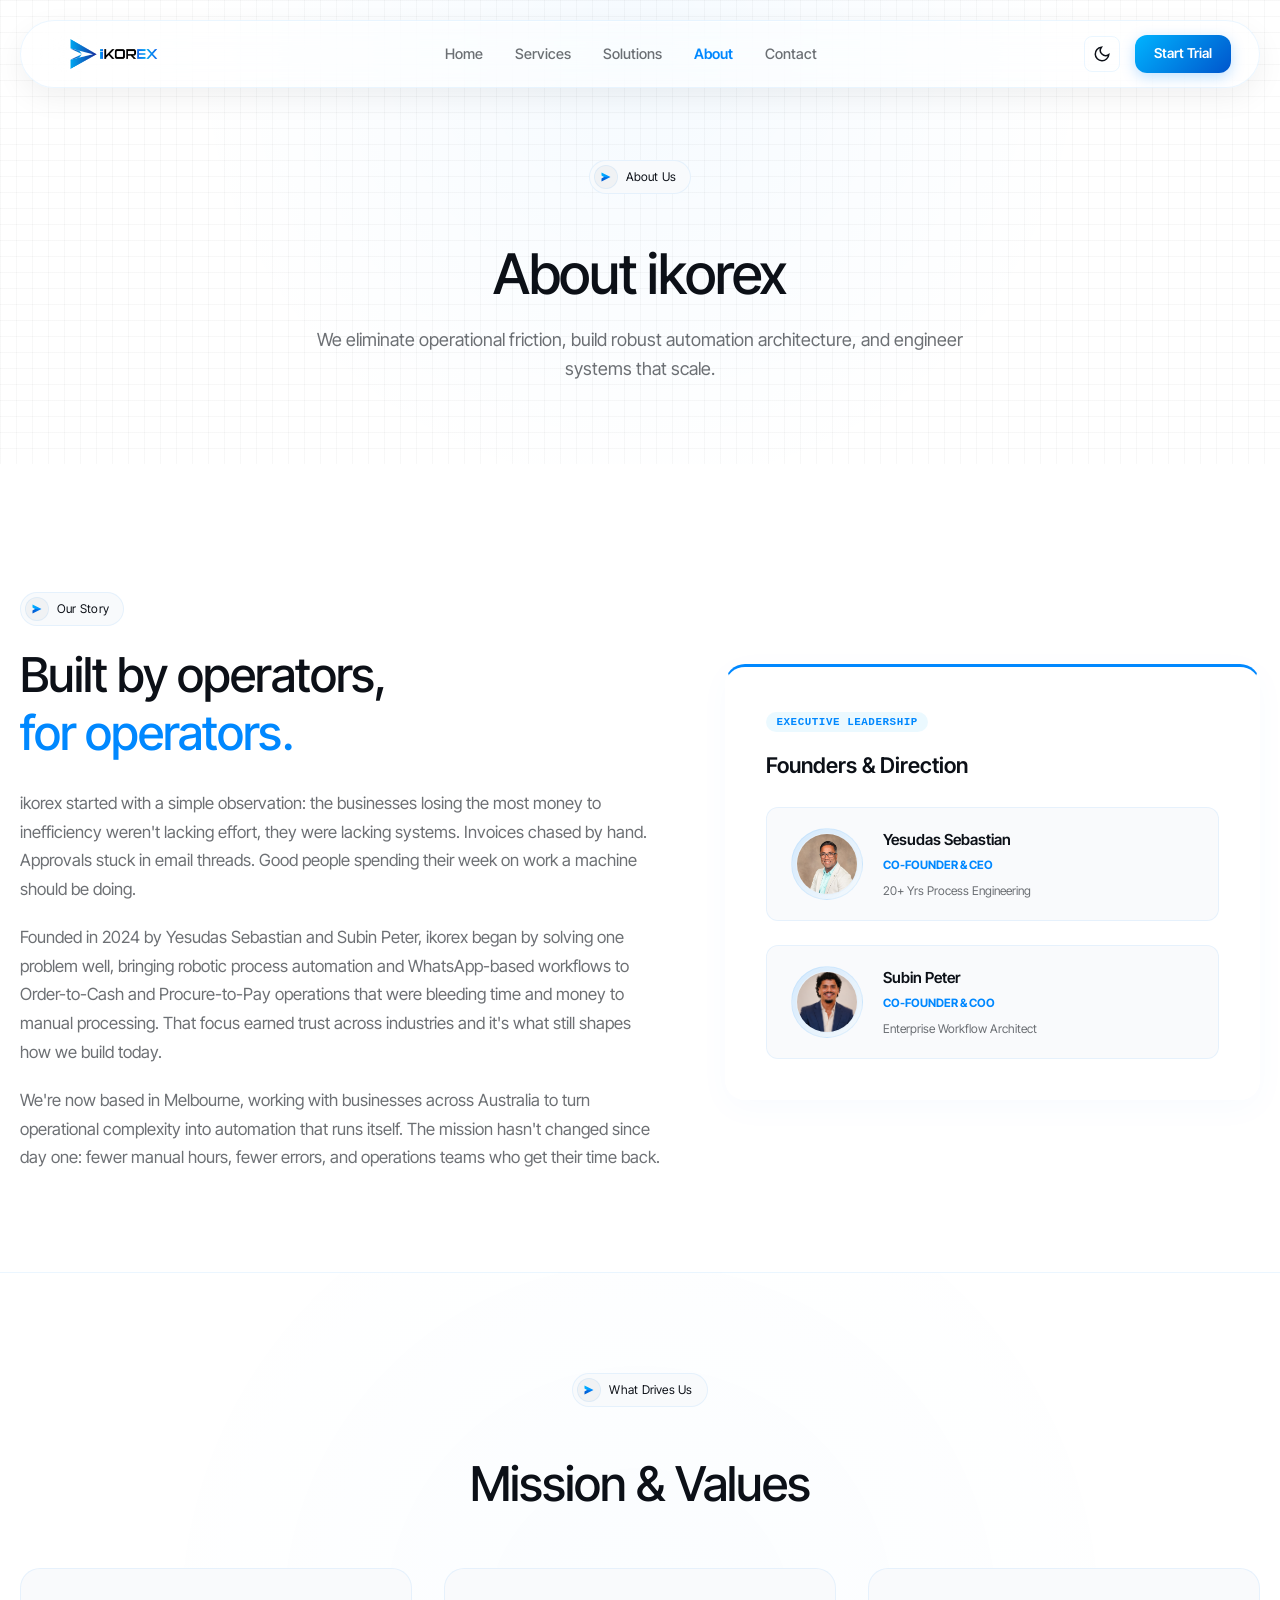
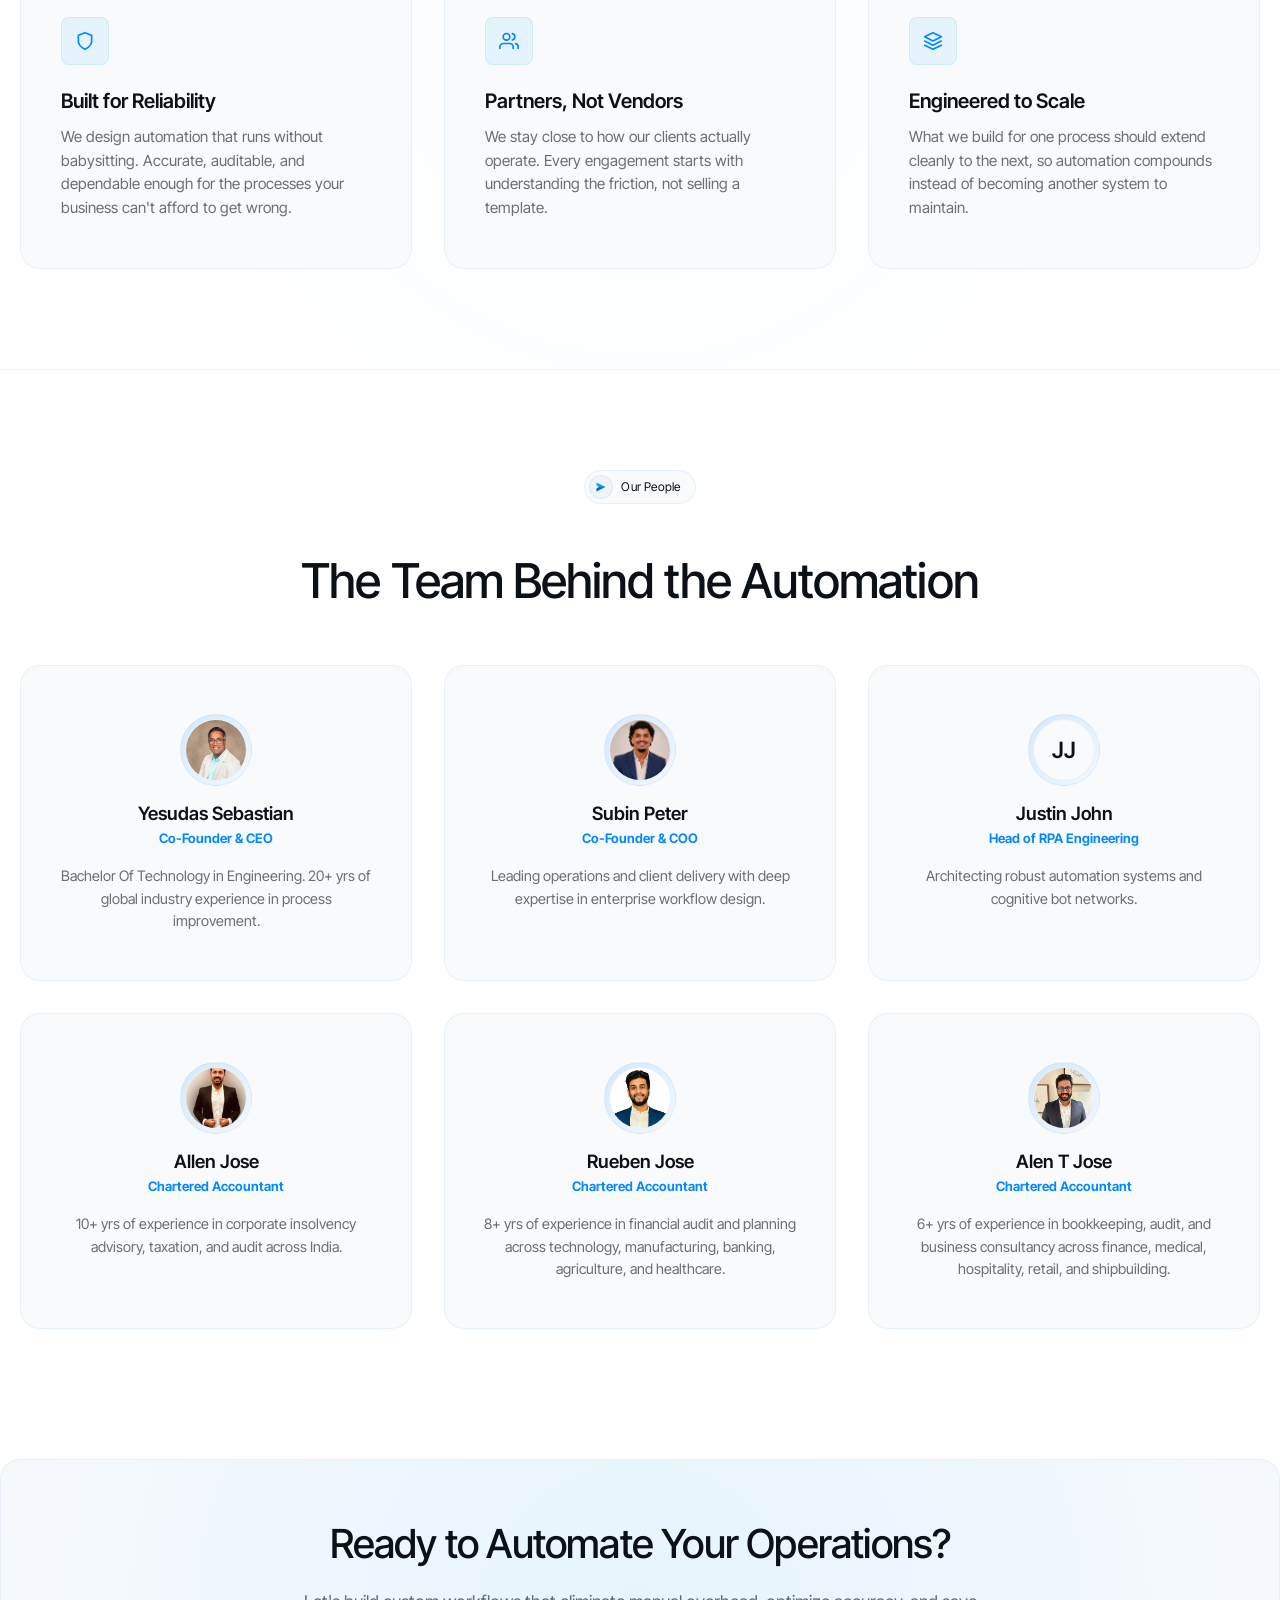
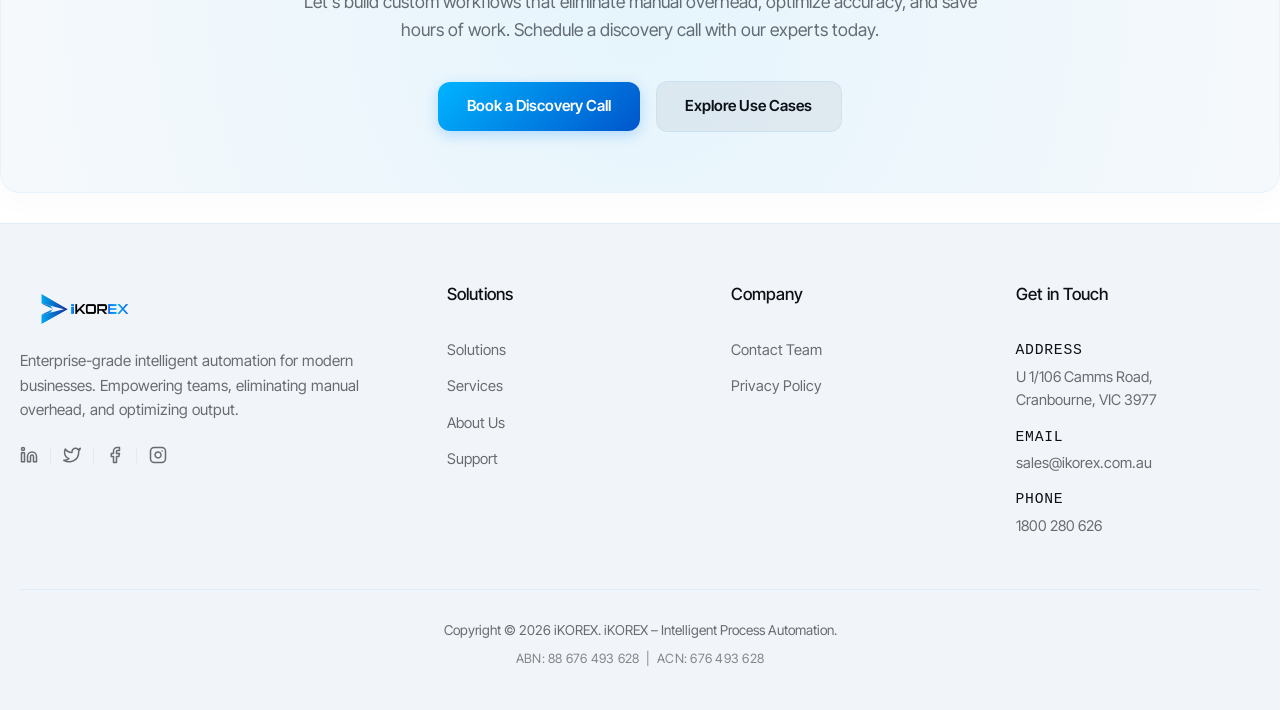
==== commit 2ddc3de0: "Add ABN and ACN to footer on all pages" ====
--- a/about.html
+++ b/about.html
@@ -20,6 +20,16 @@
 </head>
 
 <body class="antialiased">
+  <script>
+    (function() {
+      try {
+        const theme = localStorage.getItem('theme');
+        if (theme === 'dark') {
+          document.body.classList.add('dark-theme');
+        }
+      } catch (e) {}
+    })();
+  </script>
 
   <!-- Navigation Bar -->
   <header class="navbar">
@@ -454,6 +464,7 @@
     </div>
     <div class="footer-bottom section-container">
       <p>Copyright &copy; 2026 iKOREX. iKOREX &ndash; Intelligent Process Automation.</p>
+      <p style="font-size: 0.8rem; opacity: 0.8; letter-spacing: 0.02em;">ABN: 88 676 493 628 &nbsp;|&nbsp; ACN: 676 493 628</p>
     </div>
   </footer>
 
--- a/style.css
+++ b/style.css
@@ -2215,10 +2215,13 @@
   border-top: 1px solid var(--border-color);
   padding-top: 30px;
   display: flex;
+  flex-direction: column;
   justify-content: center;
   align-items: center;
+  gap: 8px;
   font-size: 0.85rem;
   color: var(--text-muted);
+  text-align: center;
 }
 
 /* Animations */
@@ -3043,7 +3046,19 @@
   }
   
   .nav-cta {
+    display: flex;
+    margin-left: auto;
+    margin-right: 16px;
+    gap: 0;
+  }
+  
+  .nav-cta .btn {
     display: none;
+  }
+
+  .logo-img {
+    height: 90px;
+    margin: -25px 0;
   }
   
   .mobile-menu-btn {
@@ -3114,6 +3129,23 @@
   .founder-row-item .avatar-ring-wrapper {
     width: 60px;
     height: 60px;
+  }
+
+  .map-container {
+    height: 300px;
+  }
+}
+
+@media (max-width: 500px) {
+  .founder-row-item {
+    flex-direction: column;
+    text-align: center;
+    align-items: center;
+    padding: 24px 16px;
+  }
+  .founder-info {
+    align-items: center;
+    text-align: center;
   }
 }
 
@@ -3346,3 +3378,85 @@
   }
 }
 
+/* Premium Page Preloader - Stacked Logo Style */
+#preloader {
+  position: fixed;
+  top: 0;
+  left: 0;
+  width: 100%;
+  height: 100%;
+  background-color: var(--bg-primary);
+  z-index: 99999;
+  display: flex;
+  align-items: center;
+  justify-content: center;
+  transition: opacity 0.8s cubic-bezier(0.16, 1, 0.3, 1), visibility 0.8s ease;
+  opacity: 1;
+  visibility: visible;
+}
+
+#preloader.fade-out {
+  opacity: 0;
+  visibility: hidden;
+  pointer-events: none;
+}
+
+.loader-content {
+  display: flex;
+  flex-direction: column;
+  align-items: center;
+  gap: 12px;
+}
+
+.loader-logo-img {
+  width: 180px;
+  height: auto;
+  animation: loader-logo-pulse 4.0s ease-in-out infinite;
+  user-select: none;
+  pointer-events: none;
+}
+
+.loader-progress-bar {
+  width: 140px;
+  height: 3px;
+  background-color: var(--border-color);
+  border-radius: 99px;
+  overflow: hidden;
+  position: relative;
+  margin-top: -35px;
+}
+
+.loader-progress-line {
+  position: absolute;
+  top: 0;
+  left: -100%;
+  width: 100%;
+  height: 100%;
+  background: var(--brand-grad);
+  border-radius: 99px;
+  animation: loader-progress-flow 3.0s cubic-bezier(0.65, 0.05, 0.36, 1) infinite;
+}
+
+@keyframes loader-logo-pulse {
+  0%, 100% {
+    transform: scale(0.97);
+    filter: drop-shadow(0 0 8px rgba(0, 180, 255, 0.05));
+  }
+  50% {
+    transform: scale(1.03);
+    filter: drop-shadow(0 0 20px rgba(0, 180, 255, 0.2));
+  }
+}
+
+@keyframes loader-progress-flow {
+  0% {
+    left: -100%;
+  }
+  50% {
+    left: 0;
+  }
+  100% {
+    left: 100%;
+  }
+}
+
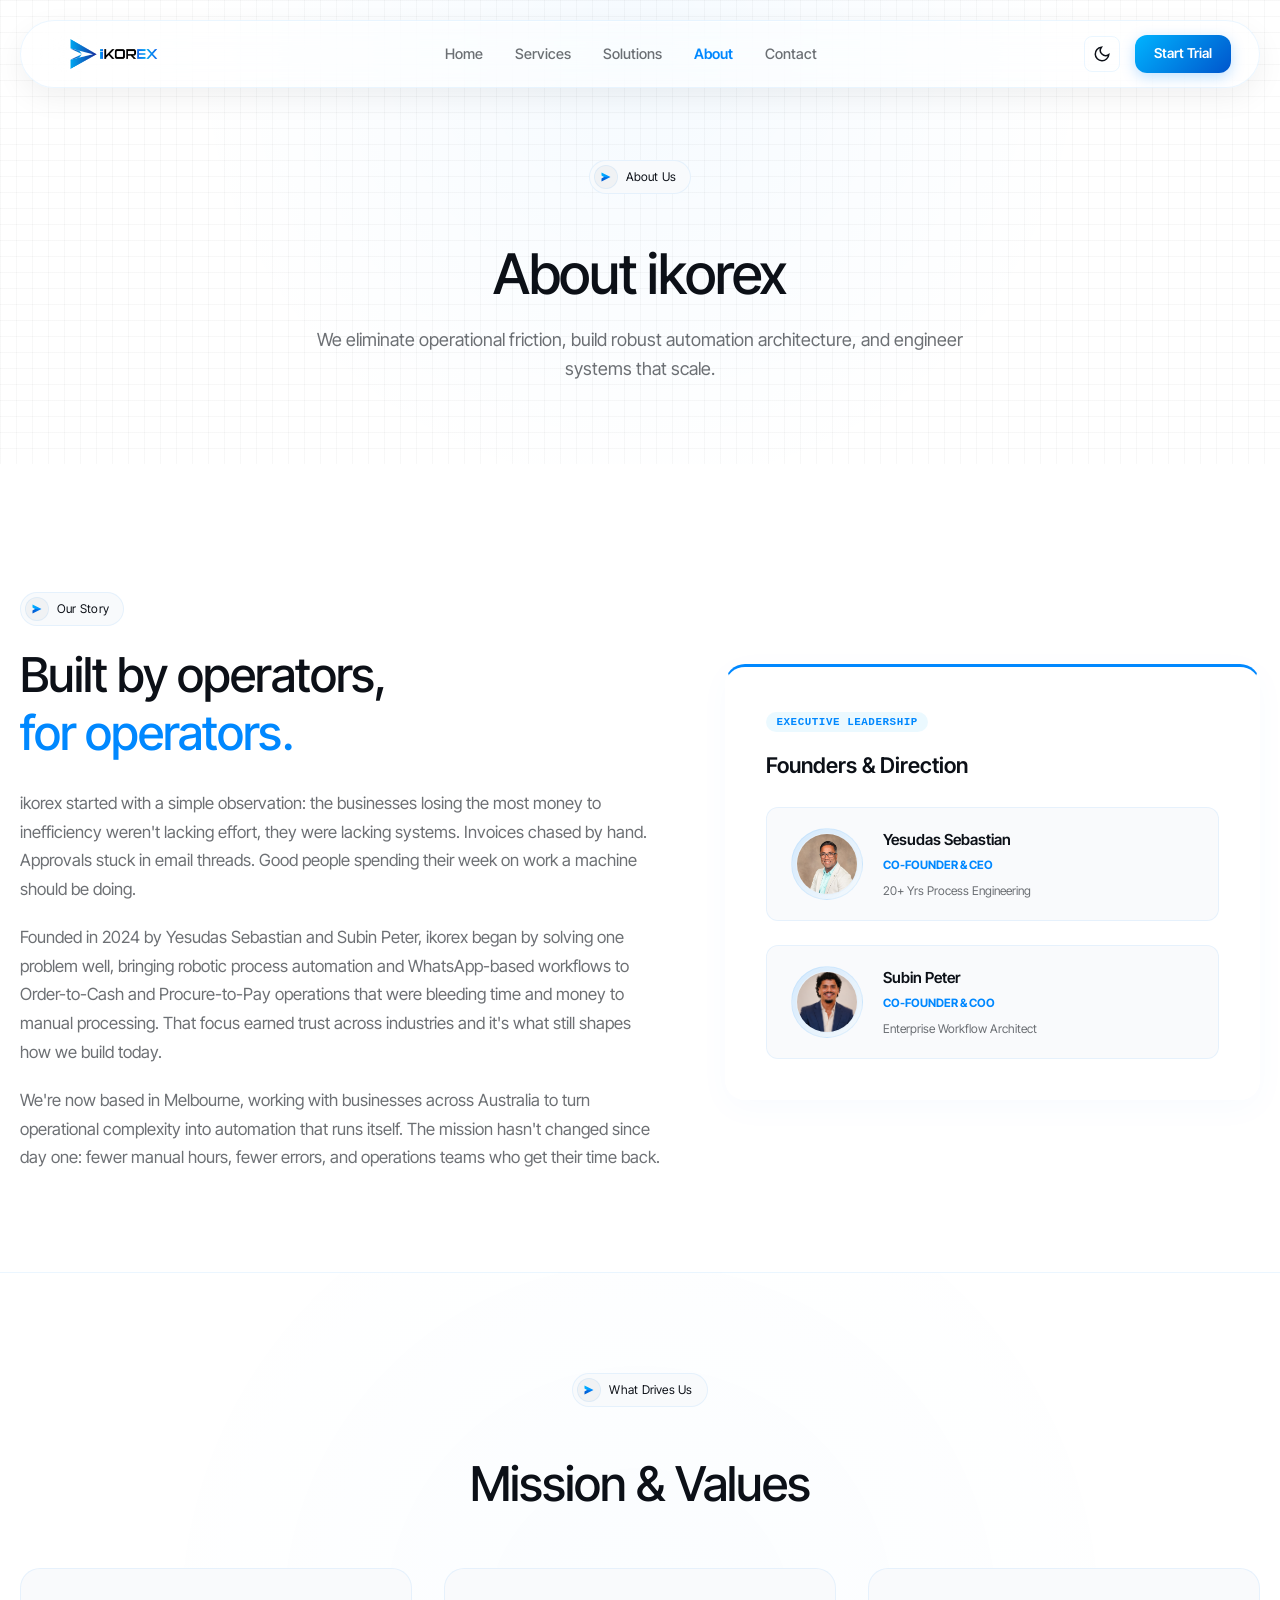
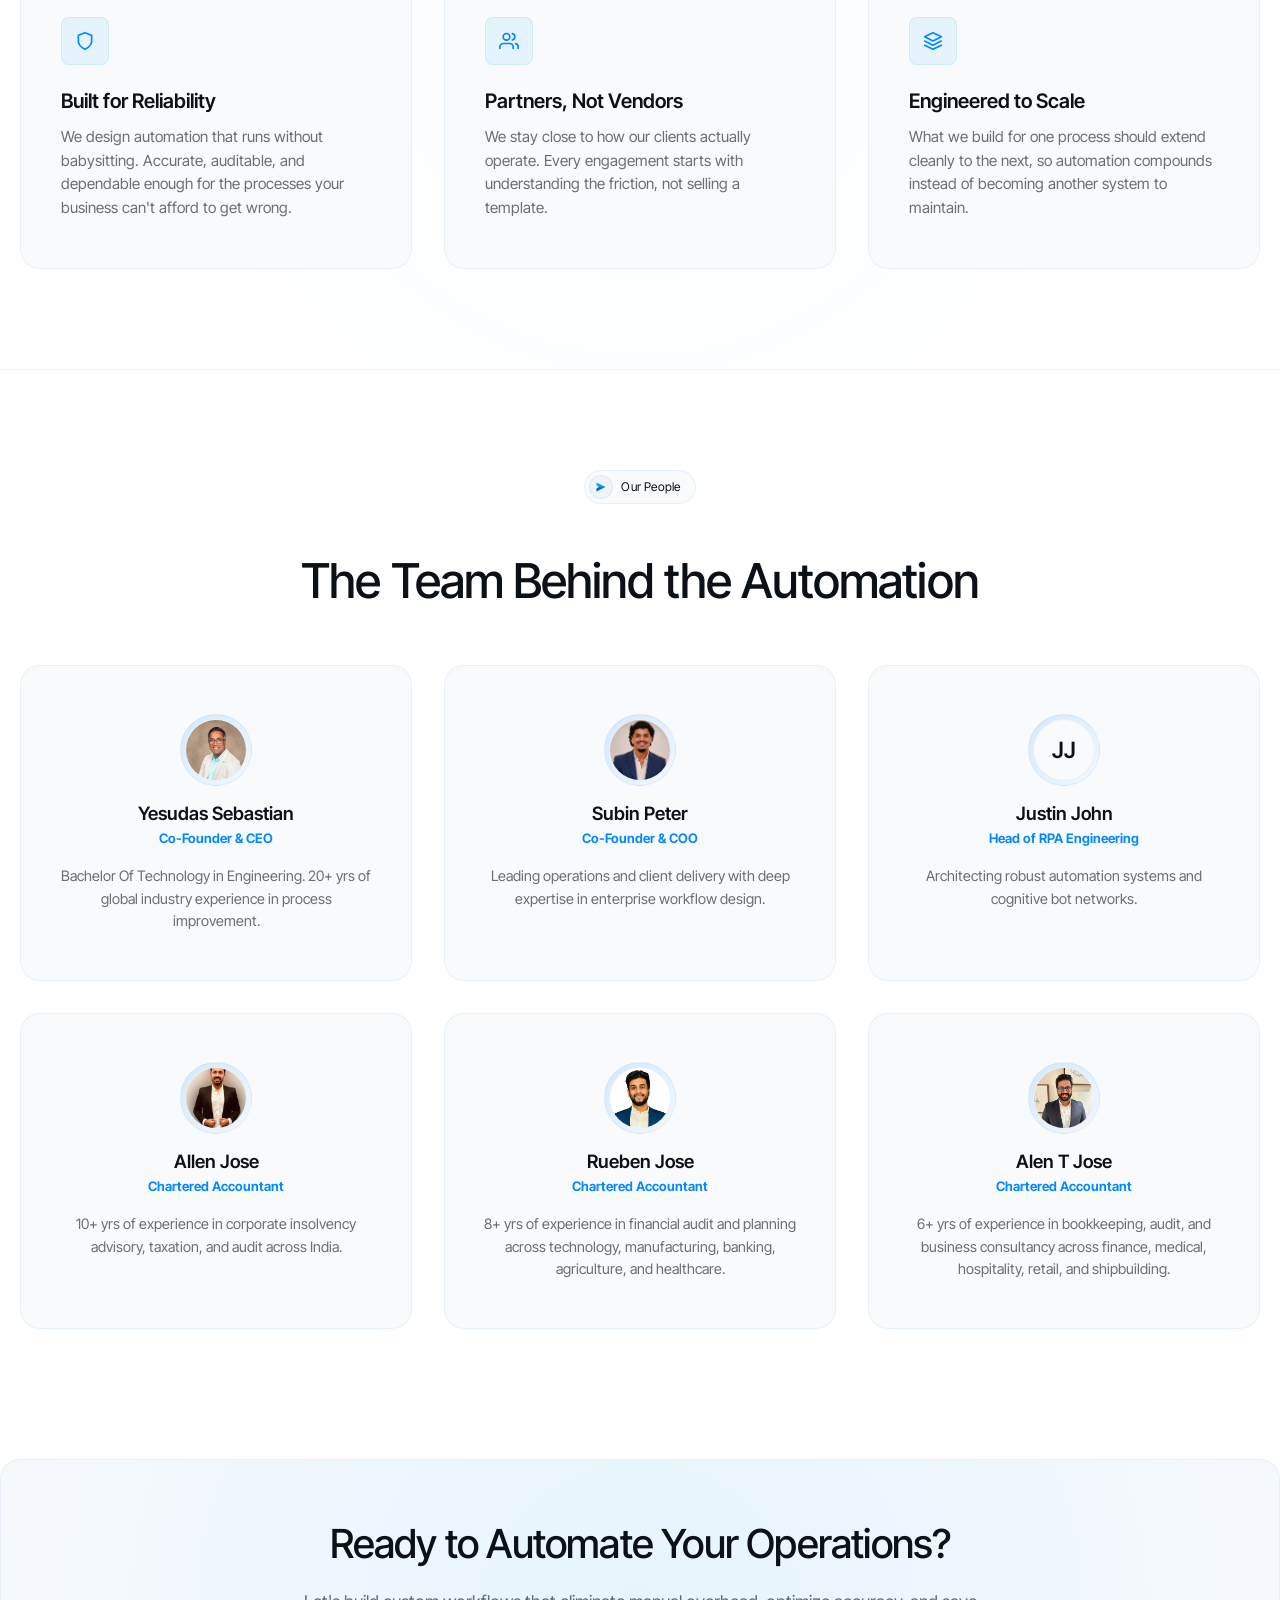
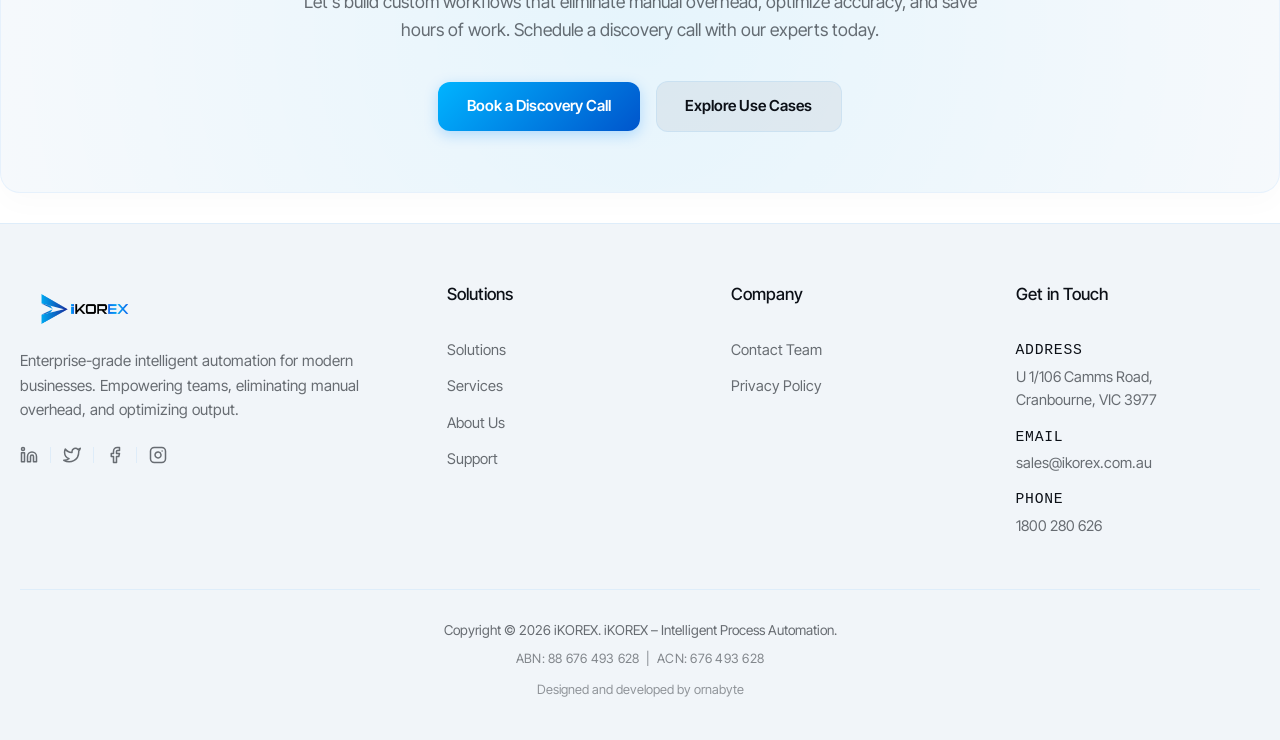
==== commit 71b13da9: "Add development credit to footer on all pages" ====
--- a/about.html
+++ b/about.html
@@ -465,6 +465,7 @@
     <div class="footer-bottom section-container">
       <p>Copyright &copy; 2026 iKOREX. iKOREX &ndash; Intelligent Process Automation.</p>
       <p style="font-size: 0.8rem; opacity: 0.8; letter-spacing: 0.02em;">ABN: 88 676 493 628 &nbsp;|&nbsp; ACN: 676 493 628</p>
+      <p style="font-size: 0.8rem; opacity: 0.7; margin-top: 2px;">Designed and developed by ornabyte</p>
     </div>
   </footer>
 
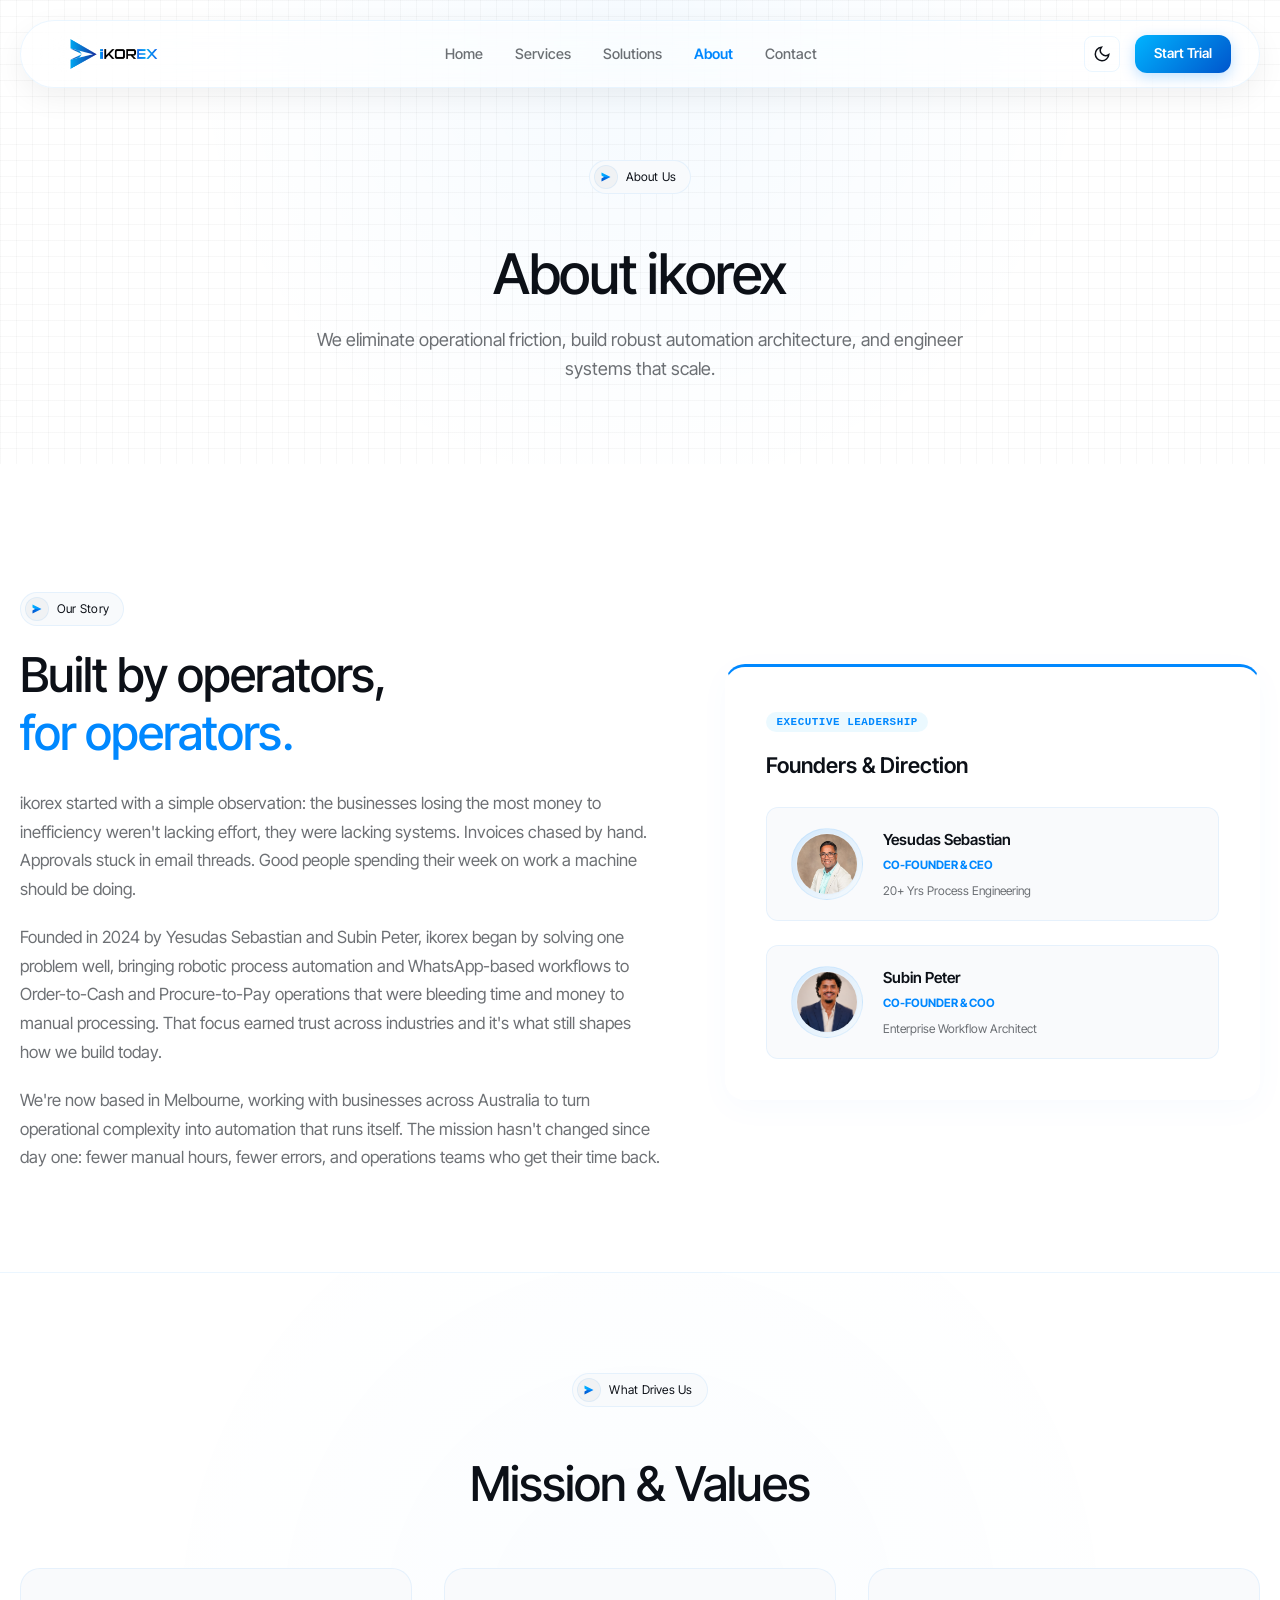
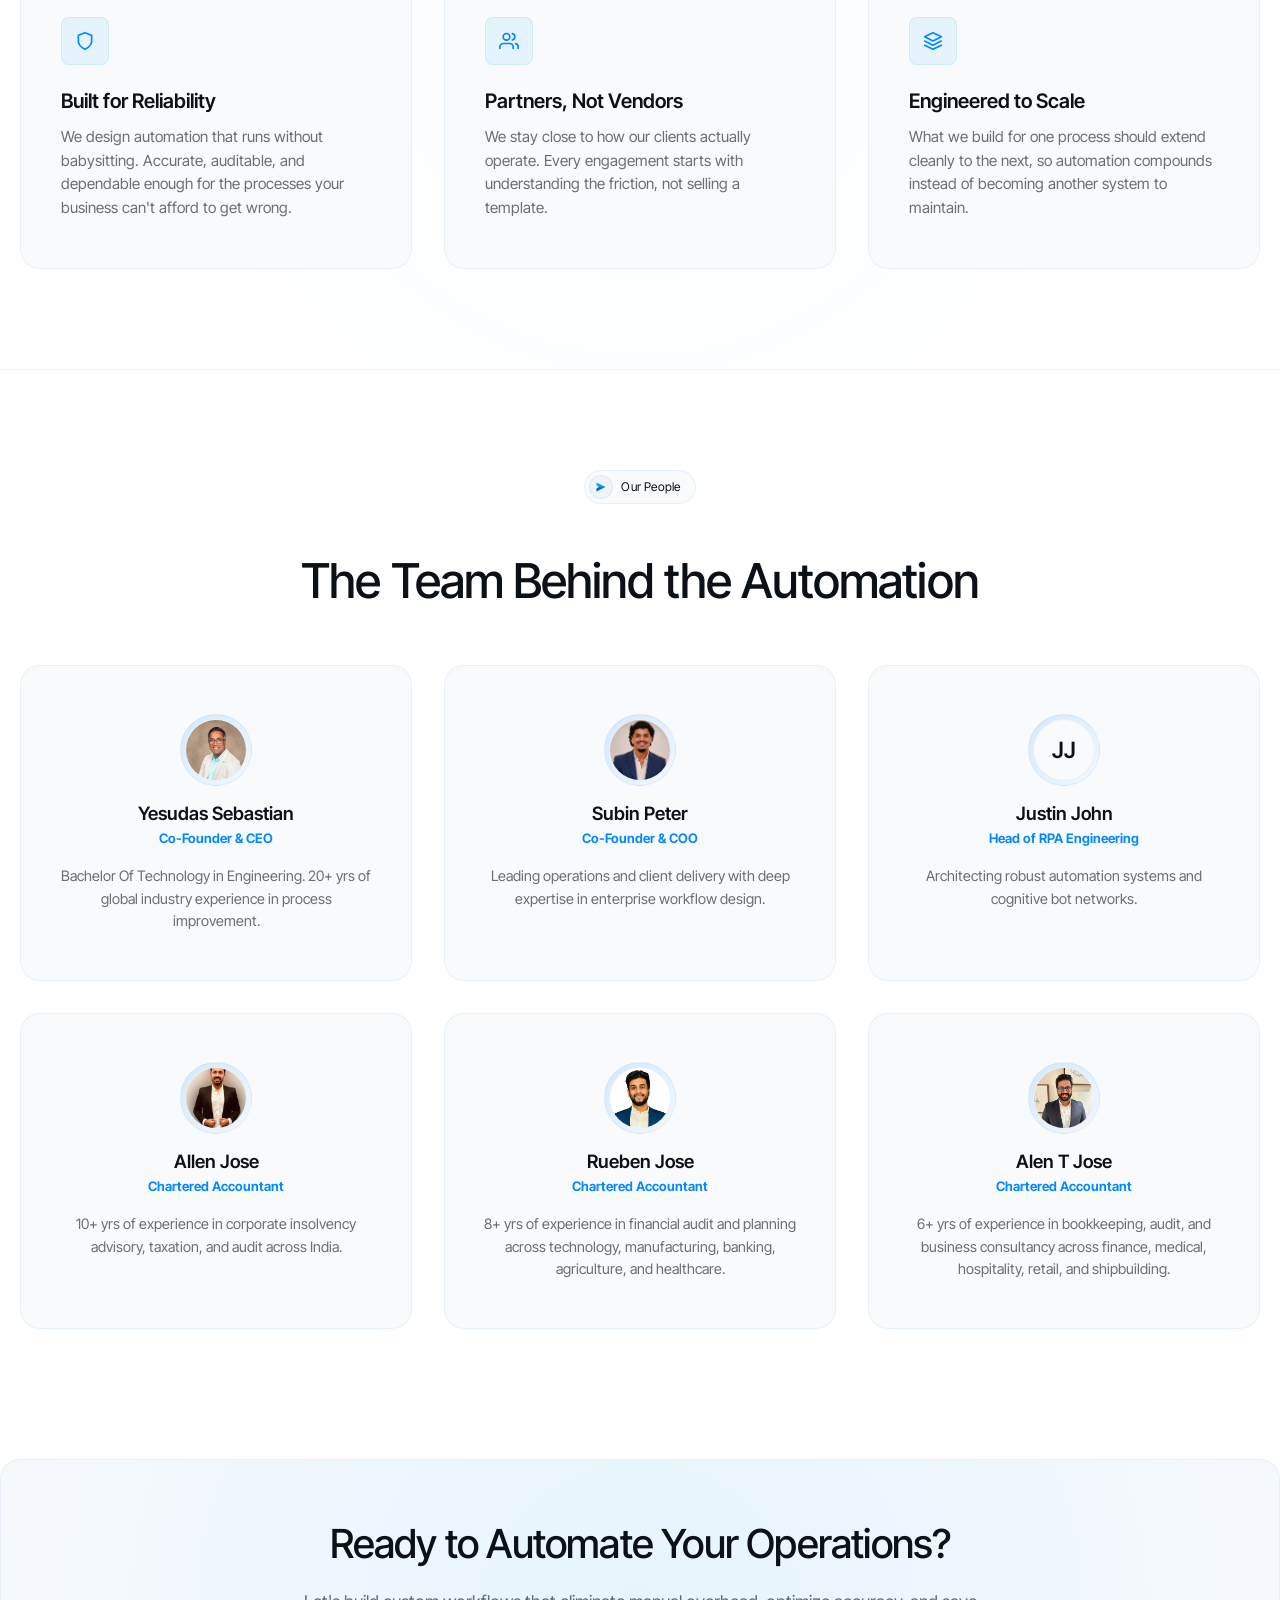
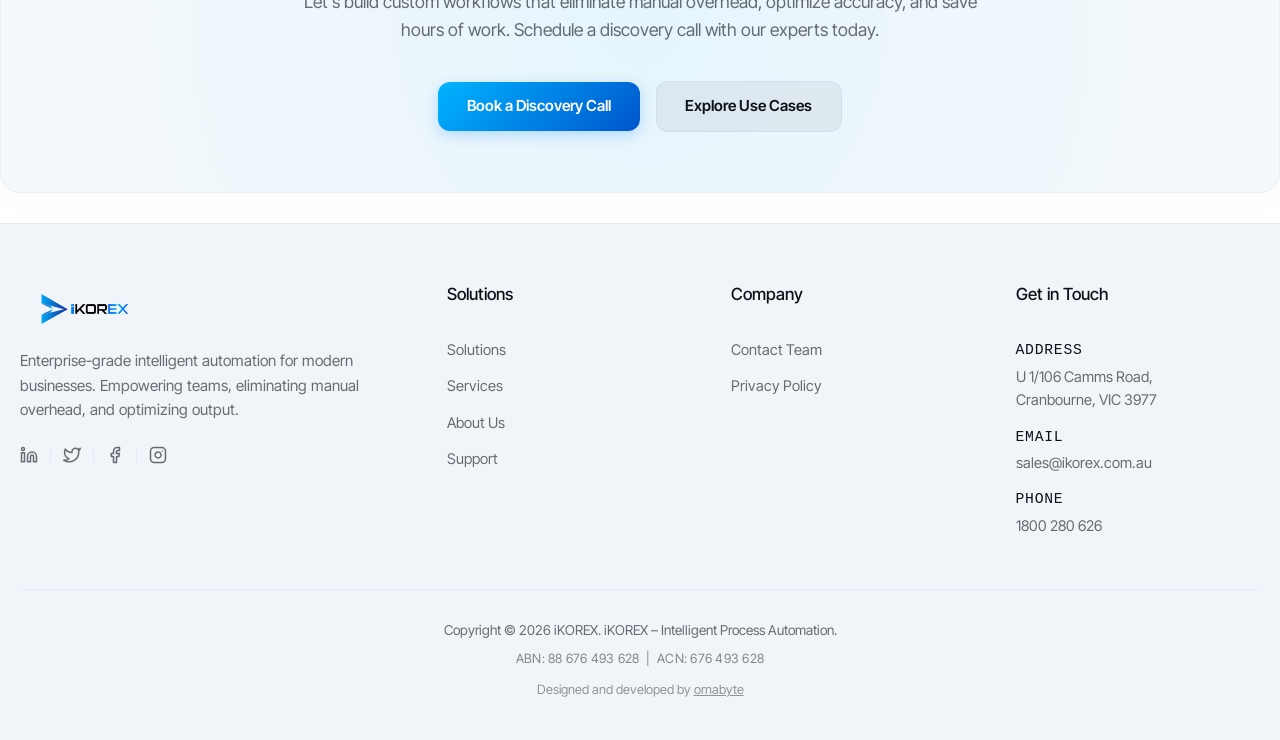
==== commit 5a1348a4: "Link developer credit to ornabyte website on all pages" ====
--- a/about.html
+++ b/about.html
@@ -465,7 +465,7 @@
     <div class="footer-bottom section-container">
       <p>Copyright &copy; 2026 iKOREX. iKOREX &ndash; Intelligent Process Automation.</p>
       <p style="font-size: 0.8rem; opacity: 0.8; letter-spacing: 0.02em;">ABN: 88 676 493 628 &nbsp;|&nbsp; ACN: 676 493 628</p>
-      <p style="font-size: 0.8rem; opacity: 0.7; margin-top: 2px;">Designed and developed by ornabyte</p>
+      <p style="font-size: 0.8rem; opacity: 0.7; margin-top: 2px;">Designed and developed by <a href="https://www.ornabyte.com" target="_blank" rel="noopener noreferrer" style="color: inherit; text-decoration: underline;">ornabyte</a></p>
     </div>
   </footer>
 
